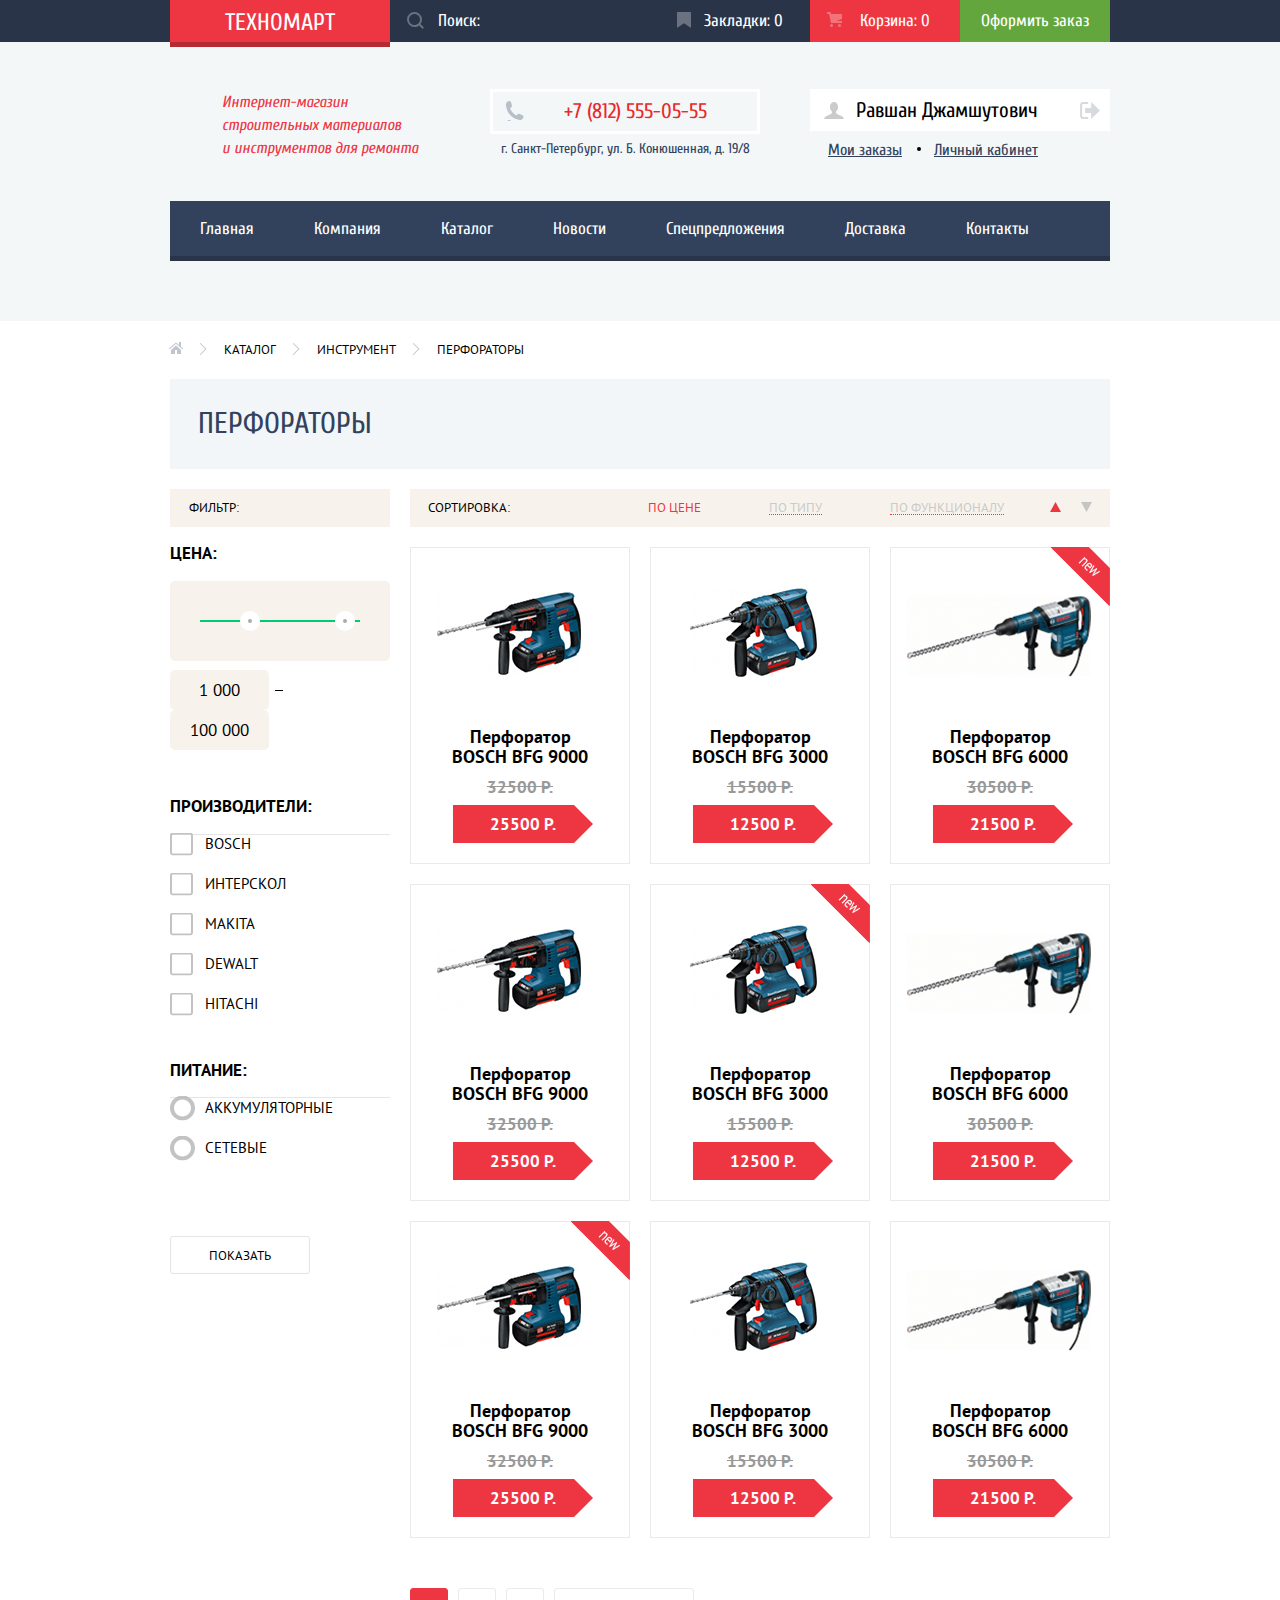
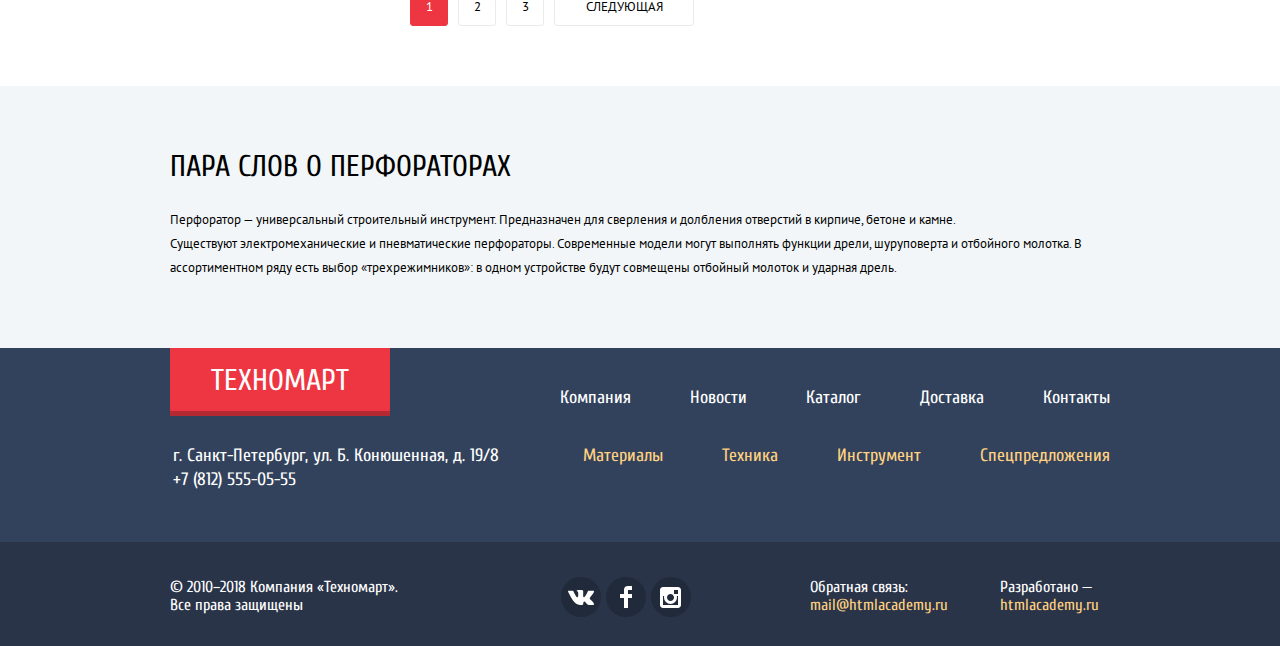
==== catalog.html @ 581e9708 "Change strike to s" ====
<!DOCTYPE html>
<html lang="ru">
  <head>
    <meta charset="utf-8">
    <title>HTML Academy: Каталог Техномарт</title>
    <link href="https://fonts.googleapis.com/css?family=Cuprum:400,400i,700|PT+Sans:400,700&amp;subset=cyrillic" rel="stylesheet">
    <link rel="stylesheet" href="css/style.css">
  </head>
  <body class="catalog-page">
    <header class="site-header">
      <div class="site-header-bar">
        <div class="container">
          <a class="header-logo">Техномарт</a>
          <form class="bar-search" action="catalog.html" method="get">
            <input type="text" id="search-query" name="search-query" placeholder="Поиск:">
            <svg xmlns="http://www.w3.org/2000/svg" width="17" height="17" viewBox="0 0 17 17"><path d="M17 15.586l-3.542-3.542A7.465 7.465 0 0 0 15 7.5 7.5 7.5 0 1 0 7.5 15c1.71 0 3.282-.579 4.544-1.542L15.586 17 17 15.586zM2 7.5C2 4.467 4.467 2 7.5 2 10.532 2 13 4.467 13 7.5c0 3.032-2.468 5.5-5.5 5.5A5.506 5.506 0 0 1 2 7.5z"/></svg>
          </form>
          <a class="bar-bookmarks-link" href="#">Закладки: 0</a>
          <a class="bar-cart-link with-items" href="#">Корзина: 0</a>
          <a class="bar-order-link" href="#">Оформить заказ</a>
        </div>
      </div>

      <div class="site-header-content container">
        <p class="header-slogan">Интернет-магазин строительных материалов и&nbsp;инструментов для ремонта</p>
        <div class="header-contacts">
          <a href="tel:+78125550555">+7 (812) 555-05-55</a>
          <p>г. Санкт-Петербург, ул. Б. Конюшенная, д. 19/8</p>
        </div>
        <div class="user-block">
          <p class="user-id">
            <a class="user-name" href="#">Равшан&nbsp;Джамшутович</a>
            <a class="user-logout" href="#">
              <span class="visually-hidden">Выйти</span>
            </a>
          </p>
          <ul class="user-links">
            <li><a href="#">Мои заказы</a></li>
            <li><a href="#">Личный кабинет</a></li>
          </ul>
        </div>
      </div>

		  <nav class="site-header-menu container">
        <ul>
          <li><a href="index.html">Главная</a></li>
          <li><a href="#">Компания</a></li>
          <li><a href="catalog.html">Каталог</a></li>
          <li><a href="#">Новости</a></li>
          <li><a href="#">Спецпредложения</a></li>
          <li><a href="#">Доставка</a></li>
          <li><a href="#">Контакты</a></li>
        </ul>
      </nav>
	  </header>

    <main>
      <ul class="breadcrumbs container">
        <li>
          <a href="index.html">
            <svg xmlns="http://www.w3.org/2000/svg" width="15" height="12" viewBox="0 0 15 12"><g fill="#C1C6CE"><path d="M3 8v4h4V8h2v4h4V8L8 3.516z"/><path d="M14.831 6.365L13 4.751V0h-2v2.987L8.332.635c-.02-.017-.043-.023-.064-.037a.465.465 0 0 0-.08-.047.551.551 0 0 0-.095-.024C8.062.521 8.032.515 8 .515c-.031 0-.061.006-.092.012a.46.46 0 0 0-.095.025c-.028.011-.053.029-.08.046-.021.014-.045.02-.064.037l-6.498 5.73a.501.501 0 0 0 .33.875.497.497 0 0 0 .331-.125L8 1.677l6.169 5.438a.501.501 0 0 0 .662-.75z"/></g></svg>
            <span class="visually-hidden">Главная</span>
          </a>
        </li>
        <li><a href="catalog.html">Каталог</a></li>
        <li><a href="#">Инструмент</a></li>
        <li><a href="#">Перфораторы</a></li>
      </ul>

      <div class="container">
        <h1 class="heading-products">Перфораторы</h1>
      </div>

      <div class="catalog-section container">
        <form class="filter-form" action="catalog.html" method="get">
          <b>Фильтр:</b>
          <fieldset class="price-fieldset">
            <legend>Цена:</legend>
            <div class="range-filter">
              <div class="range-controls">
                  <div class="scale"><div class="bar"></div></div>
                  <div class="toggle min-toggle"></div>
                  <div class="toggle max-toggle"></div>
              </div>
              <div class="price-controls">
                  <span class="visually-hidden">от</span>
                  <input class="min-price" type="text" value="1 000">
                  <span class="visually-hidden">до</span>
                  <input class="max-price" type="text" value="100 000">
              </div>
            </div>
          </fieldset>
          <fieldset class="developers-fieldset">
            <legend>Производители:</legend>
            <ul>
              <li class="checkbox">
                <input type="checkbox" class="visually-hidden" name="bosch" id="filter-bosch" >
                <label for="filter-bosch">Bosch</label>
              </li>
              <li class="checkbox">
                <input type="checkbox" class="visually-hidden" name="interskol" id="filter-interskol" >
                <label for="filter-interskol">Интерскол</label>
              </li>
              <li class="checkbox">
                <input type="checkbox" class="visually-hidden" name="makita" id="filter-makita" >
                <label for="filter-makita">Makita</label>
              </li>
              <li class="checkbox">
                <input type="checkbox" class="visually-hidden" name="dewalt" id="filter-dewalt" >
                <label for="filter-dewalt">DeWALT</label>
              </li>
              <li class="checkbox">
                <input type="checkbox" class="visually-hidden" name="hitachi" id="filter-hitachi" >
                <label for="filter-hitachi">Hitachi</label>
              </li>
            </ul>
          </fieldset>
          <fieldset class="power-fieldset">
            <legend>Питание:</legend>
            <ul>
              <li class="radio">
                <input type="radio" class="visually-hidden" name="power" value="accumulators" id="power-accumulators">
                <label for="power-accumulators">Аккумуляторные</label>
              </li>
              <li class="radio">
                <input type="radio" class="visually-hidden" name="power" value="circuit" id="power-circuit">
                <label for="power-circuit">Сетевые</label>
              </li>
            </ul>
          </fieldset>
          <button class="button-show button-outline" type="submit">Показать</button>
        </form>

        <div class="products-section">
          <div class="sorting">
            <b>Сортировка:</b>
            <ul class="sorting-links">
              <li><a class="active" href="#">По цене</a></li>
              <li><a href="#">По типу</a></li>
              <li><a href="#">По функционалу</a></li>
            </ul>
            <ul class="sorting-arrows">
              <li>
                <a href="#" class="sort-up active">
                  <span class="visually-hidden">По возрастанию</span>
                  <svg xmlns="http://www.w3.org/2000/svg" width="11" height="10" viewBox="0 0 11 10"><path d="M5.5 0L0 10h11z"/></svg>
                </a>
              </li>
              <li>
                <a href="#" class="sort-down">
                  <span class="visually-hidden">По убыванию</span>
                  <svg xmlns="http://www.w3.org/2000/svg" width="11" height="10" viewBox="0 0 11 10"><path d="M5.5 10L0 0h11"/></svg>
                </a>
              </li>
            </ul>
          </div>

          <ul class="products-list">
            <li>
              <article class="card">
                <img src="img/product-1.jpg" width="218" height="100" alt="Перфоратор BOSCH BFG 9000">
                <h3 class="product-title"><a href="#">Перфоратор BOSCH BFG 9000</a></h3>
                <s>32500 Р.</s>
                <a class="price" href="#">25500 Р.</a>
                <div class="card-buttons">
                  <button class="buy-button">Купить</button>
                  <button class="favorites-button">В закладки</button>
                </div>
              </article>
            </li>
            <li>
              <article class="card">
                <img src="img/product-2.jpg" width="218" height="100" alt="Перфоратор BOSCH BFG 3000">
                <h3 class="product-title"><a href="#">Перфоратор BOSCH BFG 3000</a></h3>
                <s>15500 Р.</s>
                <a class="price" href="#">12500 Р.</a>
                <div class="card-buttons">
                  <button class="buy-button">Купить</button>
                  <button class="favorites-button">В закладки</button>
                </div>
              </article>
            </li>
            <li>
              <article class="card">
                <img src="img/product-3.jpg" width="218" height="100" alt="Перфоратор BOSCH BFG 6000">
                <h3 class="product-title"><a href="#">Перфоратор BOSCH BFG 6000</a></h3>
                <span class="new">new</span>
                <s>30500 Р.</s>
                <a class="price" href="#">21500 Р.</a>
                <div class="card-buttons">
                  <button class="buy-button">Купить</button>
                  <button class="favorites-button">В закладки</button>
                </div>
              </article>
            </li>
            <li>
              <article class="card">
                <img src="img/product-1.jpg" width="218" height="100" alt="Перфоратор BOSCH BFG 9000">
                <h3 class="product-title"><a href="#">Перфоратор BOSCH BFG 9000</a></h3>
                <s>32500 Р.</s>
                <a class="price" href="#">25500 Р.</a>
                <div class="card-buttons">
                  <button class="buy-button">Купить</button>
                  <button class="favorites-button">В закладки</button>
                </div>
              </article>
            </li>
            <li>
              <article class="card">
                <img src="img/product-2.jpg" width="218" height="100" alt="Перфоратор BOSCH BFG 3000">
                <h3 class="product-title"><a href="#">Перфоратор BOSCH BFG 3000</a></h3>
                <span class="new">new</span>
                <s>15500 Р.</s>
                <a class="price" href="#">12500 Р.</a>
                <div class="card-buttons">
                  <button class="buy-button">Купить</button>
                  <button class="favorites-button">В закладки</button>
                </div>
              </article>
            </li>
            <li>
              <article class="card">
                <img src="img/product-3.jpg" width="218" height="100" alt="Перфоратор BOSCH BFG 6000">
                <h3 class="product-title"><a href="#">Перфоратор BOSCH BFG 6000</a></h3>
                <s>30500 Р.</s>
                <a class="price" href="#">21500 Р.</a>
                <div class="card-buttons">
                  <button class="buy-button">Купить</button>
                  <button class="favorites-button">В закладки</button>
                </div>
              </article>
            </li>
            <li>
              <article class="card">
                <img src="img/product-1.jpg" width="218" height="100" alt="Перфоратор BOSCH BFG 9000">
                <h3 class="product-title"><a href="#">Перфоратор BOSCH BFG 9000</a></h3>
                <span class="new">new</span>
                <s>32500 Р.</s>
                <a class="price" href="#">25500 Р.</a>
                <div class="card-buttons">
                  <button class="buy-button">Купить</button>
                  <button class="favorites-button">В закладки</button>
                </div>
              </article>
            </li>
            <li>
              <article class="card">
                <img src="img/product-2.jpg" width="218" height="100" alt="Перфоратор BOSCH BFG 3000">
                <h3 class="product-title"><a href="#">Перфоратор BOSCH BFG 3000</a></h3>
                <s>15500 Р.</s>
                <a class="price" href="#">12500 Р.</a>
                <div class="card-buttons">
                  <button class="buy-button">Купить</button>
                  <button class="favorites-button">В закладки</button>
                </div>
              </article>
            </li>
            <li>
              <article class="card">
                <img src="img/product-3.jpg" width="218" height="100" alt="Перфоратор BOSCH BFG 6000">
                <h3 class="product-title"><a href="#">Перфоратор BOSCH BFG 6000</a></h3>
                <s>30500 Р.</s>
                <a class="price" href="#">21500 Р.</a>
                <div class="card-buttons">
                  <button class="buy-button">Купить</button>
                  <button class="favorites-button">В закладки</button>
                </div>
              </article>
            </li>
          </ul>

          <nav class="pagination">
            <ul>
              <li><a class="button-outline active" href="#">1</a></li>
              <li><a class="button-outline" href="#">2</a></li>
              <li><a class="button-outline" href="#">3</a></li>
              <li><a class="button-outline next" href="#">Следующая</a></li>
            </ul>
          </nav>
        </div>
      </div>


      <section class="text-block">
        <div class="container">
          <h2>Пара слов о перфораторах</h2>
          <p>Перфоратор — универсальный строительный инструмент. Предназначен для сверления и долбления отверстий в кирпиче, бетоне и камне.</p>
          <p>Существуют электромеханические и пневматические перфораторы. Современные модели могут выполнять функции дрели, шуруповерта и отбойного молотка. В ассортиментном ряду есть выбор «трехрежимников»: в одном устройстве будут совмещены отбойный молоток и ударная дрель.</p>
        </div>
      </section>
    </main>

    <footer class="site-footer">
      <div class="footer-top-row container">
        <div class="footer-logo-block">
          <a class="footer-logo" href="#">Техномарт</a>
          <p class="footer-address">г. Санкт-Петербург, ул. Б. Конюшенная, д. 19/8 <a href="tel:+78125550555">+7 (812) 555-05-55</a></p>
        </div>

        <nav class="footer-menu">
          <ul class="footer-menu-site">
            <li><a href="#">Компания</a></li>
            <li><a href="#">Новости</a></li>
            <li><a href="catalog.html">Каталог</a></li>
            <li><a href="#">Доставка</a></li>
            <li><a href="#">Контакты</a></li>
          </ul>
          <ul class="footer-menu-catalog">
            <li><a href="#">Материалы</a></li>
            <li><a href="#">Техника</a></li>
            <li><a href="#">Инструмент</a></li>
            <li><a href="#">Спецпредложения</a></li>
          </ul>
        </nav>
      </div>

      <div class="footer-contacts-row">
        <div class="container">
          <p class="copyright-text">© 2010–2018 Компания «Техномарт». Все&nbsp;права защищены</p>

          <ul class="social-list">
            <li>
              <a class="vk-link" href="#">
                <svg xmlns="http://www.w3.org/2000/svg" width="26" height="15" viewBox="0 0 26 15"><path d="M16.138 11.51c.956-.309 2.18 2.04 3.483 2.939.978.681 1.727.534 1.727.534l3.473-.05s1.815-.112.957-1.554c-.071-.12-.503-1.069-2.585-3.022-2.177-2.043-1.882-1.712.739-5.244 1.597-2.153 2.236-3.468 2.036-4.028-.192-.539-1.365-.399-1.365-.399L20.69.713c-.381.001-.704.119-.851.515-.003.004-.621 1.666-1.445 3.079-1.741 2.989-2.436 3.148-2.724 2.961-.661-.433-.494-1.737-.494-2.664 0-2.897.432-4.105-.846-4.417-.427-.104-.739-.172-1.828-.182-1.392-.021-2.574 0-3.244.329-.445.223-.786.712-.579.74.26.035.843.16 1.155.586.401.552.389 1.789.389 1.789s.229 3.411-.54 3.834c-.528.29-1.25-.302-2.803-3.016-.793-1.388-1.392-2.922-1.392-2.922s-.116-.285-.326-.441c-.25-.185-.6-.244-.6-.244L.848.684S.29.7.085.946c-.182.218-.015.668-.015.668s2.909 6.881 6.203 10.347c3.02 3.182 6.452 2.971 6.452 2.971h1.555s.469-.054.709-.312c.224-.24.214-.691.214-.691s-.031-2.109.935-2.419z"/></svg>
                <span class="visually-hidden">Вконтакте</span>
              </a>
            </li>
            <li>
              <a class="fb-link" href="#">
                <svg xmlns="http://www.w3.org/2000/svg" width="12" height="22" viewBox="0 0 12 22"><path d="M12 4V0H8a4 4 0 0 0-4 4v4H0v4h4v10h4V12h4V8H8V4h4z"/></svg>
                <span class="visually-hidden">Facebook</span>
              </a>
            </li>
            <li>
              <a class="ig-link" href="#">
                <svg xmlns="http://www.w3.org/2000/svg" width="21" height="21" viewBox="0 0 21 21"><path d="M18 0H3C1.35 0 0 1.35 0 3v15c0 1.65 1.35 3 3 3h15c1.65 0 3-1.35 3-3V3c0-1.65-1.35-3-3-3zm-7.5 7c1.93 0 3.5 1.57 3.5 3.5S12.43 14 10.5 14 7 12.43 7 10.5 8.57 7 10.5 7zM18 18H3V9h1.181A6.504 6.504 0 0 0 4 10.5a6.5 6.5 0 1 0 13 0 6.45 6.45 0 0 0-.181-1.5H18v9zm0-11h-4V3h4v4z"/></svg>
                <span class="visually-hidden">Instagram</span>
              </a>
            </li>
          </ul>

          <p class="footer-feedback">Обратная связь: <a href="mailto:mail@htmlacademy.ru">mail@htmlacademy.ru</a></p>
          <p class="footer-developer-info">Разработано — <a href="https://htmlacademy.ru/intensive/htmlcss">htmlacademy.ru</a></p>
        </div>
      </div>
    </footer>

    <section class="popup product-added-popup visually-hidden" id="product-added-popup">
      <h2>Товар добавлен в корзину!</h2>
      <footer>
        <a class="button button-checkout" href="#">Оформить заказ</a>
        <button class="button continue-button">Продолжить покупки</button>
      </footer>
      <button class="close-button"><img src="img/icon-close.svg" width="21" height="21" alt="Закрыть"></button>
    </section>
  </body>
</html>
---- css/style.css ----
/* =========== shared ============ */
body {
  font-family: 'Cuprum', Arial, sans-serif;
  font-size: 13px;
  line-height: 24px;
  margin: 0;
  min-width: 960px;

}

img {
  max-width: 100%;
  height: auto;
}

.visually-hidden:not(:focus):not(:active),
input[type="checkbox"].visually-hidden,
input[type="radio"].visually-hidden {
  position: absolute;

  width: 1px;
  height: 1px;
  margin: -1px;
  border: 0;
  padding: 0;

  white-space: nowrap;

  clip-path: inset(100%);
  clip: rect(0 0 0 0);
  overflow: hidden;
}


.container {
  margin-right: auto;
  margin-left: auto;
  width: 940px;
}

.button {
  font-family: 'Cuprum', Arial, sans-serif;
  font-size: 14px;
  text-align: center;
  line-height: 38px;
  border-radius: 3px;
  text-transform: uppercase;
  background-color: #ee3643;
  text-decoration: none;
  color: #fff;
  border: none;
  cursor: pointer;
}

.button:hover {
  background-color: #ca2c37;
}

.button:active {
  background-color: #ba2732;
}

.button-outline {
  font-family: 'PT Sans', Arial, sans-serif;
  font-size: 13px;
  line-height: 18px;
  background-color: #fff;
  border: 1px solid #e5e5e5;
  border-radius: 3px;
  text-decoration: none;
  color: #000;
  text-align: center;
  text-transform: uppercase;
}

.button-outline:hover {
  border-color: #bdc6ca;
}

.button-outline:active {
  border-color: #ee3643;
}




/* =========== site-header ============ */
.site-header {
  background-color: #f3f7f8;
  padding-bottom: 65px;
}

.site-header-bar {
  font-size: 17px;
  line-height: 18px;
  background-color: #293449;
}

.site-header-bar .container {
  display: flex;
}

.header-logo {
  font-size: 24px;
  text-transform: uppercase;
  background-color: #ee3643;
  color: #fff;
  line-height: 39px;
  padding-top: 3px;
  width: 220px;
  text-align: center;
  box-shadow: 0px 5px 0px 0px #b52933;
}

.header-logo:hover {
  background-color: #ca2c37;
}

.header-logo:active {
  background-color: #ba2732;
}

.bar-search {
  position: relative;
}

.bar-search input {
  width: 222px;
  font-family: 'Cuprum', Arial, sans-serif;
  font-size: 17px;
  line-height: 40px;
  border: none;
  background-color: #293449;
  color: #fff;
  padding-left: 48px;
  padding-right: 0;
}

.bar-search input:hover {
  background-color: #212a3a;
}

.bar-search input:focus {
  background-color: #fff;
  color: #000;
}

.bar-search input::-webkit-input-placeholder { color: #fff; }
.bar-search input::-moz-placeholder { color: #fff; }
.bar-search input:-ms-input-placeholder { color: #fff; }
.bar-search input::placeholder { color: #fff }

.bar-search input:focus::-webkit-input-placeholder { color: #000; }
.bar-search input:focus::-moz-placeholder { color: #000; }
.bar-search input:focus:-ms-input-placeholder { color: #000; }
.bar-search input:focus::placeholder { color: #000 }

.bar-search svg {
  position: absolute;
  fill: #fff;
  opacity: 0.3;
  top: 12px;
  left: 17px;
}

.bar-search input:hover + svg {
  opacity: 1;
}

.bar-search input:focus + svg {
  opacity: 1;
  fill: #ee3643;
}


.bar-bookmarks-link,
.bar-cart-link,
.bar-order-link {
  font-size: 17px;
  line-height: 42px;
  color: #fff;
  text-decoration: none;
  display: inline-block;
}

.bar-order-link {
  text-align: center;
}

.bar-bookmarks-link {
  width: 150px;
  position: relative;
  text-indent: 44px;
}

.bar-bookmarks-link::before {
  content: "";
  background: url(../img/icon-bookmark.svg);
  position: absolute;
  width: 14px;
  height: 16px;
  top: 12px;
  left: 17px;
  opacity: 0.3;
}

.bar-bookmarks-link:hover::before {
  opacity: 1;
}

.bar-cart-link {
  width: 150px;
  position: relative;
  text-indent: 50px;
}

.bar-cart-link::before {
  content: "";
  background: url(../img/icon-cart.svg);
  position: absolute;
  width: 15px;
  height: 15px;
  top: 12px;
  left: 17px;
  opacity: 0.3;
}

.bar-cart-link:hover::before {
  opacity: 1;
}

.bar-order-link {
  width: 150px;
  background-color: #63a63e;
}

.bar-bookmarks-link:hover,
.bar-cart-link:hover {
  background-color: #212a3a;
}

.bar-order-link:hover {
  background-color: #5fbb2d;
}

.bar-bookmarks-link:active,
.bar-cart-link:active {
  background-color: #161d29;
  opacity: 0.6;
}

.bar-order-link:active {
  background-color: #518534;
  opacity: 0.6;
}

.bar-cart-link.with-items {
  background-color: #ee3643;
}

.bar-cart-link.with-items:hover {
  background-color: #ca2c37;
}

.bar-cart-link.with-items:active {
  background-color: #ba2732;
}

.site-header-content {
  display: flex;
  padding-top: 47px;
  padding-bottom: 39px;
}

.header-slogan {
  width: 200px;
  font-style: italic;
  font-size: 16px;
  line-height: 23px;
  color: #ee3643;
  padding-left: 52px;
  padding-right: 68px;
  margin-top: 2px;
  margin-bottom: 0;
}

.header-contacts {
  width: 270px;
  text-align: center;
  position: relative;
}

.header-contacts::before {
  content: "";
  position: absolute;
  background: url(../img/icon-phone.svg);
  width: 20px;
  height: 20px;
  top: 12px;
  left: 15px;
}

.header-contacts a {
  font-size: 21px;
  color: #e9292a;
  text-decoration: none;
  display: block;
  border: 3px solid #fff;
  padding-left: 21px;
  line-height: 39px;
}

.header-contacts p {
  font-size: 14px;
  color: #32425c;
  margin-top: 3px;
  margin-bottom: 0;
}


.authorization-block {
  font-size: 21px;
  line-height: 45px;
  margin-left: auto;
  display: flex;
  align-items: flex-start;
}

.authorization-block a:hover {
  color: #ee3643;
}

.authorization-block a:active {
  color: #cacaca;
}

.login-link,
.registration-link {
  text-decoration: none;
  color: #000;
  background-color: #fff;
  line-height: 45px;
  padding: 0 24px;
}

.login-link {
  margin-right: 12px;
  padding-left: 45px;
  position: relative;
}

.login-link::before {
  content: "";
  position: absolute;
  background: url(../img/icon-login.svg);
  width: 20px;
  height: 17px;
  top: 14px;
  left: 12px;
  opacity: 0.3;
}

.login-link:hover::before {
  opacity: 1;
}


/* user-block */

.user-block {
  margin-left: auto;
  font-size: 21px;
  position: relative;
}

.user-id {
  display: flex;
  background-color: #fff;
  font-size: 21px;
  margin-top: 0;
  margin-bottom: 4px;
}

.user-name {
  position: relative;
  padding: 0px 4px 0px 46px;
  flex-grow: 1;
  color: #000;
  text-decoration: none;
  min-width: 210px;
  line-height: 42px;
}

.user-name::before {
  content: "";
  position: absolute;
  background: url(../img/icon-user.svg);
  width: 20px;
  height: 17px;
  top: 13px;
  left: 14px;
  opacity: 0.2;
}

.user-name:hover::before {
  opacity: 1;
}

.user-name:active::before {
  opacity: 0.2;
}

.user-logout {
  position: relative;
  padding: 10px;
  width: 20px;
  flex-shrink: 0;
}

.user-logout::before {
  content: "";
  position: absolute;
  top: 13px;
  left: 9px;
  width: 22px;
  height: 17px;
  background: url(../img/icon-logout.svg);
  opacity: 0.2;
}

.user-logout:hover::before {
  opacity: 1;
}

.user-links {
  display: flex;
  align-items: baseline;
  margin-top: 7px;
  margin-bottom: 0;
  padding-left: 18px;
  list-style: none;
  font-size: 16px;
}

.user-links li {
  position: relative;
}

.user-links li:not(:last-child) {
  padding-right: 32px;
}

.user-links li:not(:last-child)::after {
  content: "";
  position: absolute;
  top: 9px;
  right: 13px;
  width: 4px;
  height: 4px;
  border-radius: 50%;
  background-color: #000;
}

.user-links a {
  color: #32425c;
}

.user-links a:hover {
  color: #ee3643;
}

.user-links a:active {
  color: #32425c;
  opacity: 0.2;
}

/* .user-block {

}

.user-block a:hover {
  color: #ee3643;
}

.user-block a:active {
  color: #cacaca;
}

.user-link {

}

.user-link::before {
  content: "";
  position: absolute;
  background: url(../img/icon-user.svg);
  width: 20px;
  height: 17px;
  top: 14px;
  left: 12px;
  opacity: 0.2;
}

.user-link:hover {
  color: #000;
}
.user-link:hover::before {
  opacity: 1;
}

.user-link:active::before {
  opacity: 0.2;
}

.logout-link {
  text-decoration: none;
  position: absolute;
  right: 20px;
  top: 12px;
}

.logout-link:hover path {
  fill: #000;
}


.orders-link,
.admin-link {
  font-size: 16px;
  line-height: 18px;
  color: #32425c;
}

.orders-link {
  padding-left: 10px;
}

.admin-link {
  padding-left: 30px;
  position: relative;
}

.admin-link::before {
  content: "";
  position: absolute;
  width: 4px;
  height: 4px;
  border-radius: 50%;
  background: #000;
  top: 6px;
  left: 10px;
} */



.site-header-menu {
  font-size: 17px;
  line-height: 55px;
  background-color: #32425c;
  box-shadow: 0px 5px 0px 0px #293449;
}

.site-header-menu ul {
  display: flex;
  list-style: none;
  /* justify-content: space-around; */
  margin-top: 0;
  margin-bottom: 0;
  padding-left: 0;

}

.site-header-menu a {
  color: #fff;
  text-decoration: none;
  display: block;
  padding-left: 30px;
  padding-right: 30px;
}

/* .site-header-menu a:first-child {
  padding-left: 52px;
} */

.site-header-menu a:hover {
  background-color: #293449;
}

.site-header-menu a:active {
  color: #a8abaf;
}



/* =========== site-footer ============ */
.site-footer {
  font-size: 18px;
  background-color: #32425c;
  color: #fff;
}

.footer-top-row {
  display: flex;
}

.footer-logo-block {
  width: 350px;
}

.footer-logo {
  font-size: 30px;
  line-height: 61px;
  padding-top: 2px;
  background-color: #ee3643;
  color: #fff;
  display: inline-block;
  text-decoration: none;
  box-shadow: 0px 5px 0px 0px #b52933;
  width: 220px;
  text-align: center;
  text-transform: uppercase;
}

.footer-address {
  margin-top: 33px;
  margin-bottom: 50px;
  padding-left: 3px;
}

.footer-address a {
  text-decoration: none;
  color: #fff;
  white-space: nowrap;
}

/* .footer-menu {
  width: 590px;
} */

.footer-menu {
  margin-top: 38px;
  width: 590px;
}

.footer-menu > ul {
  display: flex;
  justify-content: flex-end;
  list-style: none;
  margin-top: 0;
  margin-bottom: 0;
  padding-left: 0;
}

.footer-menu li {
  margin-left: 59px;
}

.footer-menu a {
  text-decoration: none;
}

.footer-menu a:hover {
  text-decoration: underline;
}

.footer-menu a:active {
  opacity: 0.5;
  text-decoration: none;
}

.footer-menu-site {
  display: flex;
}

.footer-menu-site a {
  color: #fff;
}

.footer-menu .footer-menu-catalog {
  margin-top: 34px;
}

.footer-menu-catalog a {
  color: #ffd180;
}

.footer-contacts-row {
  font-size: 16px;
  line-height: 18px;
  background-color: #293449;
  padding-top: 36px;
  padding-bottom: 30px;
}

.footer-contacts-row .container {
  display: flex;
}

.copyright-text {
  width: 270px;
  margin-top: 0;
  margin-bottom: 0;
}

.social-list {
  margin: -1px auto;
  list-style: none;
  display: flex;
  flex-wrap: wrap;
  justify-content: space-between;
  padding-left: 6px;
}

.social-list a {
  margin-right: 5px;
  border-radius: 50%;
  width: 40px;
  height: 40px;
  display: flex;
  align-items: center;
  justify-content: center;
  background-color: #212a3a;
}

.social-list a:hover,
.social-list a:active {
  background-color: #ee3643;
}

.social-list path {
  fill: #fff;
}

.footer-feedback {
  width: 190px;
  margin-top: 0;
  margin-bottom: 0;
}

.footer-developer-info {
  width: 110px;
  margin-top: 0;
  margin-bottom: 0;
}

.footer-feedback a,
.footer-developer-info a {
  color: #ffd180;
  text-decoration: none;
}

.footer-feedback a:hover,
.footer-developer-info a:hover {
  text-decoration: underline;
}

.footer-feedback a:active,
.footer-developer-info a:active {
  color: #ee3643;
  text-decoration: none;
}



/* =========== popups ============ */
.popup {
  border-top: 7px solid #ff5257;
  position: fixed;
  box-shadow: 0px 0px 40px 20px rgba(0,0,0,0.75);
}

.popup .close-button {
  position: absolute;
  top: 0;
  right: -1px;
  width: 42px;
  height: 42px;
  cursor: pointer;
  background: none;
  border: 0;
}

.popup footer {
  background-color: #f4f4f4;
}


.popup-map {
  top: 120px;
  left: 50%;
  width: 940px;
  margin-left: -470px;
}

.popup-write-us {
  top: 120px;
  left: 50%;
  width: 620px;
  margin-left: -310px;
  background: #fff;
}

.popup-form {
  padding: 50px 85px 35px 85px;
  display: flex;
  flex-wrap: wrap;
  width: 460px;
}

.popup-form p {
  margin-top: 0;
  margin-bottom: 0;
}

.popup-form p:first-child {
  margin-right: 20px;
}

.popup-form input {
  width: 220px;
  padding: 12px 14px;
  box-sizing: border-box;
}

.message-field {
  padding-top: 22px;
}

.message-field textarea {
  width: 460px;
  box-sizing: border-box;
  height: 115px;
  border: 2px solid #d7dcde;
  padding: 12px 14px;
}

.popup-form label {
  font-size: 18px;
  line-height: 18px;
  display: block;
  margin-bottom: 12px;
}

.popup-form input {
  font-family: 'PT Sans', Arial, sans-serif;
  font-size: 13px;
  border: 2px solid #d7dcde;
}

.popup-form input:hover {
  border-color: #b5b5b5;
}

.popup-form input:focus {
  border-color: #ee3643;
}

.popup-write-us footer {
  padding-top: 37px;
  padding-bottom: 37px;
}

.write-us-button {
  margin: 0 auto;
  display: block;
  width: 460px;
}


.product-added-popup {
  top: 120px;
  left: 50%;
  width: 620px;
  margin-left: -310px;
  background: #fff;
}

.product-added-popup h2 {
  font-size: 30px;
  font-weight: normal;
  padding: 65px 80px 65px 180px;
  margin-top: 0;
  margin-bottom: 0;
  position: relative;
}

.product-added-popup h2::before {
  content: "";
  position: absolute;
  top: 42px;
  left: 80px;
  width: 66px;
  height: 66px;
  background-image: url(../img/icon-mark.svg);
}

.product-added-popup footer {
  padding: 40px 80px;
}

.product-added-popup .button {
  width: 220px;
  /* line-height: 38px; */
}

.product-added-popup .button-checkout {
  display: inline-block;
  margin-right: 16px;
}

.product-added-popup .continue-button {
  line-height: 36px;
  background-color: #fff;
  color: #000;
}


/* =========== index.html ============ */
/* promo-block */
.promo-block {
  padding-top: 59px;
}

.promo-grid {
  display: flex;
  justify-content: space-between;
}

.promo-left-container .promo-list {
  display: flex;
  justify-content: space-between;
}

.promo-list {
  list-style: none;
  margin-top: 0;
  margin-bottom: 0;
  padding-left: 0;
}

.promo-list li {
  width: 278px;
  min-height: 102px;
  margin-bottom: 20px;
  padding-left: 22px;
  padding-top: 21px;
  position: relative;
}

.promo-list .promo-materials {
  background: url(../img/icon-1.svg) 212px 31px no-repeat;
  background-color: #ffbf47;
}
.promo-list .promo-product {
  background: url(../img/icon-2.svg) 197px 33px no-repeat;
  background-color: #3bbce3;
}
.promo-list .promo-technics {
  background: url(../img/icon-3.svg) 190px 31px no-repeat;
  background-color: #dc91d8;
}
.promo-list .promo-sale {
  background: url(../img/icon-4.svg) 196px 26px no-repeat;
  background-color: #8ed78f;
}
.promo-list .promo-delivery {
  background: url(../img/icon-5.svg) 190px 32px no-repeat;
  background-color: #ffc047;
}

.promo-list b {
  font-size: 24px;
  line-height: 30px;
  color: #fff;
}

.promo-list a {
  font-size: 14px;
  line-height: 38px;
  width: 135px;
  text-transform: uppercase;
  text-decoration: none;
  color: #fff;
  background-color: rgba(0,0,0,0.1);
  display: block;
  text-align: center;
  margin-top: 13px;
  border-radius: 3px;
  margin-left: 3px;
}

.right-promo-col a {
  margin-left: 1px;
}

.promo-list .new {
  background-color: #ff5257;
  color: #fff;
  text-indent: -1000px;
  position: absolute;
  background: url(../img/new-flag.png) no-repeat;
  width: 60px;
  height: 59px;
  top: 0px;
  right: 0px;
}

.promo-list a:hover {
  background-color: rgba(0,0,0,0.2);
}

.promo-list a:active {
  background-color: rgba(0,0,0,0.3);
}

/* slider */
.slider {
  position: relative;
  width: 620px;
}

.slide {
  position: relative;
  padding: 24px;
  height: 218px;
}

.slide img {
  position: absolute;
  top: 0;
  left: 0;
  width: 100%;
  height: 100%;
}

.slide h3 {
  position: relative;
  font-weight: bold;
  font-size: 36px;
  line-height: 36px;
  text-transform: uppercase;
  color: #fff;
  margin-top: 0;
  margin-bottom: 0;
}

.slide p {
  position: relative;
  font-size: 18px;
  color: #fff;
  margin-top: 0; /* задать отступ до заголовка */
  margin-bottom: 0;
  padding-left: 1px;
}

.slide .button {
  position: absolute;
  bottom: 22px;
  left: 25px;
  width: 195px;
  text-indent: 4px;
}

.slider-next-button,
.slider-previous-button {
  position: absolute;
  top: 50%;
  margin: -20px 0 0 0;
  padding: 0;
  height: 40px;
  background: none;
  border: none;
  cursor: pointer;
}

.slider-previous-button {
  left: 25px;
}

.slider-next-button {
  right: 20px;
}

.slider-dots {
  display: flex;
  justify-content: center;
  position: absolute;
  left: 50%;
  bottom: 36px;
  width: 100px;
  margin-top: 0;
  margin-bottom: 0;
  margin-left: -50px;
  padding-left: 0;
  list-style: none;
}

.slider-dots li {
  margin-left: 5px;
  margin-right: 5px;
}

.slider-dots a {
  position: relative;
  display: block;
  width: 10px;
  height: 10px;
  border-radius: 50%;
  background-color: #fff;
}

.slider-dots .active::before {
  content: "";
  position: absolute;
  top: 50%;
  left: 50%;
  width: 6px;
  height: 6px;
  transform: translate(-50%, -50%);
  border-radius: 50%;
  background-color: #f00;
}


/* block-with-items */
.block-with-items header {
  display: flex;
  justify-content: space-between;
  align-items: center;
  background-color: #f9f5f0;
  padding: 25px;
}

.block-with-items h2 {
  font-size: 30px;
  line-height: 30px;
  text-transform: uppercase;
  color: #32425c;
  font-weight: normal;
  margin-top: 0;
  margin-bottom: 0;
  padding-left: 0px;
}

.block-with-items > ul {
  display: flex;
  flex-wrap: wrap;
  list-style: none;
  margin: 20px 0 0px;
  padding: 0;
}

.block-with-items .header-button {
  width: 253px;
}

/* popular-products-block */
.popular-products-block {
  margin-top: 34px;
}

.popular-products-block h2 {
  padding-left: 3px;
}

.popular-products-list li {
  margin-right: 20px;
  width: 220px;
}

.popular-products-list li:nth-child(4n) {
  margin-right: 0;
}

/* cards */
.card {
  font-family: 'PT Sans', Arial, sans-serif;
  font-weight: bold;
  font-size: 17px;
  line-height: 18px;
  border: 1px solid #eaeaea;
  position: relative;
}

.card:hover {
  box-shadow: 0px 10px 25px rgba(41,52,73,0.5);
}

.card img {
  margin-top: 34px;
}

.product-title {
  margin-top: 42px;
  margin-bottom: 0px;
  text-align: center;
  padding: 0px 30px;
}

.product-title a {
  font-family: 'PT Sans', Arial, sans-serif;
  font-weight: bold;
  font-size: 18px;
  line-height: 20px;
  text-decoration: none;
  color: #000;
}

.card s {
  font-family: 'PT Sans', Arial, sans-serif;
  font-weight: bold;
  color: #999999;
  margin-top: 11px;
  display: block;
  text-align: center;
}

.card .price {
  background-color: #ee3643;
  color: #fff;
  text-decoration: none;
  display: block;
  margin: 9px 36px 20px 42px;
  text-align: center;
  line-height: 38px;
  position: relative;
}

.card a.price:after {
    content: "";
    position: absolute;
    top: 0;
    right: -19px;
    width: 0;
    height: 0;
    border: 19px solid #fff;
    border-left-color: #ee3643;
  }

.card-buttons {
  display: none;
  flex-direction: column;
  position: absolute;
  top:32px;
  width: 100%;
  background: #fff;
  padding-top: 10px;
  padding-bottom: 10px;
}

.card:hover .card-buttons {
  display: flex;
}

.card button {
  font-family: 'Cuprum', Arial, sans-serif;
  font-size: 14px;
  line-height: 32px;
  display: inline-block;
  border-radius: 3px;
  border: none;
  text-transform: uppercase;
  width: 135px;
  margin: 0 auto;
  cursor: pointer;
}

.card .buy-button {
  color: #fff;
  background-color: #63a63e;
  box-shadow: 0px 5px 0px 0px #367315;
  margin-bottom: 10px;
}

.card .buy-button:hover {
  background-color: #5fbb2d;
}

.card .buy-button:active {
  background-color: #518534;
  /* box-shadow: none; */
  transform: translateY(2px);
  box-shadow: 0px 3px 0px 0px #367315;
}

.card .favorites-button {
  color: #32425c;
  background-color: #fff;
  border: 3px solid #63a63e;
}

.card .favorites-button:hover {
  color: #32425c;
  border-color: #32425c;
}

.card .favorites-button:active {
  color: #c1c6ce;
  border-color: #c1c6ce;
}

.card .new {
  background-color: #ff5257;
  color: #fff;
  text-indent: -1000px;
  position: absolute;
  background: url(../img/new-flag.png) no-repeat;
  width: 60px;
  height: 59px;
  top: -1px;
  right: -1px;
  z-index: 1;
}

/* brands */
.popular-brands-block {
  margin-top: 22px;
}

.brands-list li {
  width: 218px;
  margin-right: 22px;
  min-height: 143px;
  margin-bottom: 22px;
}

.brands-list li:nth-child(4n) {
  margin-right: 0;
}

.brands-list a {
  display: flex;
  align-items: center;
  justify-content: center;
  border: 1px solid #e4e4e4;
  width: 100%;
  height: 100%;
}

.brands-list a:hover {
  border-color: #fff;
  box-shadow: 0px 10px 25px rgba(41,52,73,0.5);
}

.brands-list a:active {
  border-color: #fff;
  box-shadow: 0px 4px 10px rgba(41,52,73,0.5);
}

/* services-block */
.services-block {
  background-color: #f4f7f9;
  margin-top: 65px;
  padding-top: 65px;
}

.services-block h2 {
  font-size: 30px;
  line-height: 30px;
  text-transform: uppercase;
  font-weight: normal;
  margin-top: 0;
  margin-bottom: 26px;
}
.services-block p {
  font-family: 'PT Sans', Arial, sans-serif;
  width: 400px;
  margin-top: 0;
  margin-bottom: 0;
}

.delivery-section {
  display: flex;
  margin-top: 38px;
  position: relative;
}

.delivery-section::after {
  content: "";
  background: url(../img/shadow.png);
  width: 10px;
  height: 262px;
  position: absolute;
  left: 230px;
  top: -35px;
}

.delivery-section section {
  min-width: 620px;
  min-height: 286px;
  background: url(../img/bg-truck.png) no-repeat bottom 0px right 1px;
}

.delivery-list {
  list-style: none;
  margin-top: 31px;
  margin-bottom: 0;
  padding-left: 0;
  width: 240px;
}

.delivery-list a {
  font-weight: bold;
  font-size: 21px;
  line-height: 60px;
  text-decoration: none;
  background-color: #32425c;
  color: #fff;
  display: block;
  padding-left: 20px;
}

.delivery-list a:hover {
  background-color: #293449;
}

.delivery-list a.active {
  color: #32425c;
  background-color: #fff;
}

.delivery-section section {
  padding-left: 80px;
}

.delivery-section h3 {
  font-size: 36px;
  line-height: 36px;
  text-transform: uppercase;
  margin-top: 29px;
  margin-bottom: 25px;
}

.delivery-section p {
  width: 280px;
}

.delivery-section .narrow-p {
  width: 180px;
}

.about-site-container {
  display: flex;
  justify-content: space-between;
  padding-top: 80px;
  margin-bottom: 85px;
}

.about-site {
  width: 560px;
}

.about-site h2 {
  font-size: 30px;
  line-height: 30px;
  text-transform: uppercase;
  font-weight: normal;
  margin-top: 0;
  margin-bottom: 25px;
}

.about-site p {
  font-family: 'PT Sans', Arial, sans-serif;
  margin-top: 0;
  margin-bottom: 0;
  padding-bottom: 24px;
}

.about-site .narrow-p {
  width: 400px;
}

.about-site ul {
  font-size: 18px;
  line-height: 20px;
  padding-left: 0;
  list-style: none;
  margin-top: -3px;
  margin-bottom: 37px;
}

.about-site li {
  position: relative;
  padding-left: 35px;
  margin-bottom: 20px;
}

.about-site li::before {
  content: "";
  position: absolute;
  width: 25px;
  height: 2px;
  background: #ee3643;
  left: 0px;
  top: 9px;
}

.about-site .button {
  width: 220px;
  display: block;
}

.site-contacts {
  width: 300px;
}

.site-contacts h2 {
  font-size: 30px;
  line-height: 30px;
  text-transform: uppercase;
  font-weight: normal;
  margin-top: 0;
  margin-bottom: 0;
}

.site-contacts p {
  margin-top: 25px;
  margin-bottom: 31px;
  padding-right: 120px;
}

.site-contacts .button {
  width: 100%;
  display: block;
  margin-top: 33px;
}




/* =========== catalog.html ============ */
.breadcrumbs {
  font-family: 'PT Sans', Arial, sans-serif;
  font-size: 13px;
  line-height: 18px;
  padding-left: 0;
  list-style: none;
  display: flex;
  justify-content: flex-start;
  margin-top: 20px;
  margin-bottom: 20px;
  position: relative;
}

.breadcrumbs li {
  position: relative;
  padding-left: 41px;
  background: url(../img/icon-right-small.svg) no-repeat 16px 2px;
}

.breadcrumbs li:first-child {
  padding-left: 0;
  background: none;
  margin-left: -2px;
}

.breadcrumbs a {
  text-decoration: none;
  color: #000;
  text-transform: uppercase;
}

.heading-products {
  font-size: 30px;
  line-height: 90px;
  font-weight: normal;
  color: #32425c;
  background-color: #f2f6f8;
  text-transform: uppercase;
  padding-left: 28px;
}

.catalog-section {
  display: flex;
  justify-content: space-between;
}


/* filter-form */
.filter-form {
  font-family: 'PT Sans', Arial, sans-serif;
  line-height: 18px;
  width: 220px;
}

.filter-form fieldset {
  margin: 0;
  padding: 0;
  border: 0;
}

.filter-form b {
  font-family: 'PT Sans', Arial, sans-serif;
  font-weight: normal;
  line-height: 38px;
  background-color: #f7f3ec;
  display: block;
  text-transform: uppercase;
  padding-left: 19px;
}

.filter-form legend {
  font-family: 'PT Sans', Arial, sans-serif;
  font-weight: bold;
  font-size: 17px;
  line-height: 30px;
  text-transform: uppercase;
}

.price-controls input {
  font-family: 'PT Sans', Arial, sans-serif;
  font-weight: normal;
  font-size: 17px;
  height: 38px;
  background-color: #f7f3ec;
  border: none;
  text-align: center;
}

/* price-slider */
.price-fieldset legend {
  padding-top: 11px;
  margin-left: -2px;
}

.range-filter {
    padding-top:13px;
    width:220px;
    margin:auto;
    margin-bottom:10px;
}
.range-controls {
    position:relative;
    height:80px;
    margin-bottom:9px;
    padding:0 30px;
    background: #f7f3ec;
    border-radius:5px;
    overflow:hidden;
}
.scale {
    margin-top:39px;
    height:2px;
    background:#d7dcde;
}
.bar {
    height:2px;
    background:#00ca74;
}
.toggle {
    position:absolute;
    top:30px;
    left:30px;
    width:4px;
    height:4px;
    border:8px solid #fff;
    background:#ababab;
    cursor:pointer;
    border-radius:50%;
}
.min-toggle {
    left:70px;
}
.max-toggle {
    left:165px;
}

.price-controls {
  position: relative;
}

.price-controls::before {
  content: "";
  position: absolute;
  width: 8px;
  height: 1px;
  background: #000;
  top: 20px;
  left: 105px;
}

.price-controls input {
    width: 95px;
    border: none;
    background-color: #f7f3ec;
    text-align: center;
    color: #000;
    border-radius: 5px;
}
.min-price {
    margin-right: 22px;
}


.developers-fieldset {
  position: relative;
}

.developers-fieldset::before {
  content: "";
  position: absolute;
  width: 220px;
  height: 1px;
  background-color: #e5e5e5;
  top: 13px;
}

.developers-fieldset legend {
  padding-top: 31px;
  margin-left: -2px;
}


/* Чекбоксы и радиокнопки */
.filter-form ul {
  list-style: none;
  margin-top: 3px;
  margin-bottom: 0;
  padding-left: 0;
}

.checkbox,
.radio {
  position: relative;
  padding-left: 35px;
}

.checkbox input,
.radio input {
  overflow: hidden;
  position: absolute;
  margin: -1px;
  padding: 0;
  width: 1px;
  height: 1px;
  border: 0;
  clip-path: inset(100%);
  clip: rect(0 0 0 0);
}

.checkbox label,
.radio label {
  font-family: 'PT Sans', Arial, sans-serif;
  font-size: 15px;
  text-transform: uppercase;
  line-height: 40px;
}

/* Состояние покоя */
.checkbox label::before,
.radio label::before {
  content: '';
  position: absolute;
  top: 50%;
  left: 0;
  /* background-image: url("https://monosnap.com/file/gVjvOjHtpNSZA8F0aUQ5qdBmqUfBxt.png"); */
  transform: translateY(-50%);
  opacity: 0.8;
}

.checkbox label::before {
  width: 23px;
  height: 23px;
  background: url(../img/checkbox-off.svg);
}

.radio label::before {
  width: 25px;
  height: 25px;
  background: url(../img/radio-off.svg);
}

/* Состояние выбранного */
.checkbox input:checked + label::before {
  background: url(../img/checkbox-on.svg);
  width: 27px;
}

.radio input:checked + label::before {
  background: url(../img/radio-on.svg);
}

/* Состояние наведения */
.checkbox label:hover::before,
.radio label:hover::before {
  opacity: 1;
}

/* Состояние заблокированного */
.checkbox input:disabled + label::before,
.radio input:disabled + label::before {
  opacity: 0.1;
}


.power-fieldset {
  position: relative;
}

.power-fieldset::before {
  content: "";
  position: absolute;
  width: 220px;
  height: 1px;
  background-color: #e5e5e5;
  top: 12px;
}

.power-fieldset legend {
  padding-top: 31px;
  margin-left: -2px;
}

.button-show {
  line-height: 18px;
  padding-top: 10px;
  padding-bottom: 8px;
  width: 140px;
  margin-top: 68px;
}


/* products-section */
.products-section {
  width: 700px;
}

/* sorting */
.sorting {
  font-family: 'PT Sans', Arial, sans-serif;
  line-height: 18px;
  background-color: #f7f3ec;
  display: flex;
  align-items: baseline;
  padding: 10px 18px;
  text-transform: uppercase;
}

.sorting b {
  margin-right: auto;
  font-weight: normal;
}

.sorting-links,
.sorting-arrows {
  margin-top: 0;
  margin-bottom: 0;
  padding-left: 0;
  list-style: none;
  display: flex;
  align-items: baseline;
}

.sorting-links {
  margin-right: 46px;
}

.sorting-links li:not(:last-child) {
  margin-right: 68px;
}

.sorting-arrows li:not(:last-child) {
  margin-right: 20px;
}

.sorting-links a {
  text-decoration: none;
  color: #cacaca;
  border-bottom: 1px dotted #ee3643;
  display: inline-block;
  line-height: 12px;
}

.sorting-links a:hover {
  color: #000;
  border-bottom: 1px solid #ee3643;
}

.sorting-links .active {
  color: #ee3643;
  border-bottom: none;
}

.sorting-arrows a {
  fill: #c5c5c5;
}

.sorting-arrows a:hover {
  fill: #231f20;
}

.sorting-arrows .active {
  fill: #ee3643;
}

/* products-list */
.products-list {
  display: flex;
  align-items: flex-flex-start;
  flex-wrap: wrap;
  list-style: none;
  margin-top: 0;
  margin-bottom: 0;
  padding-left: 0;
}

.products-list li {
  margin-top: 20px;
  margin-right: 20px;
  width: 220px;
}

.products-list li:nth-child(3n) {
  margin-right: 0;
}


/* pagination */
.pagination {
  margin-top: 50px;
}

.pagination ul {
  margin-top: 0;
  margin-bottom: 0;
  padding-left: 0;
  list-style: none;
  display: flex;
}

.pagination a {
  display: block;
  line-height: 36px;
  min-width: 36px;
  margin-right: 10px;
  border: 1px solid #eaeaea;
}

.pagination a.active {
  background-color: #ee3643;
  color: #fff;
  border-color: #ee3643;
}

.pagination a.next {
  padding-left: 31px;
  padding-right: 30px;
}

/* text-block */
.text-block {
  background-color: #f2f6f8;
  margin-top: 60px;
  padding-bottom: 68px;
}

.text-block h2 {
  font-size: 30px;
  line-height: 30px;
  font-weight: normal;
  text-transform: uppercase;
  margin-top: 0;
  margin-bottom: 0;
  padding-top: 66px;
  margin-bottom: 26px;
}

.text-block p {
  font-family: 'PT Sans', Arial, sans-serif;
  margin-bottom: 0;
  margin-top: 0;
}
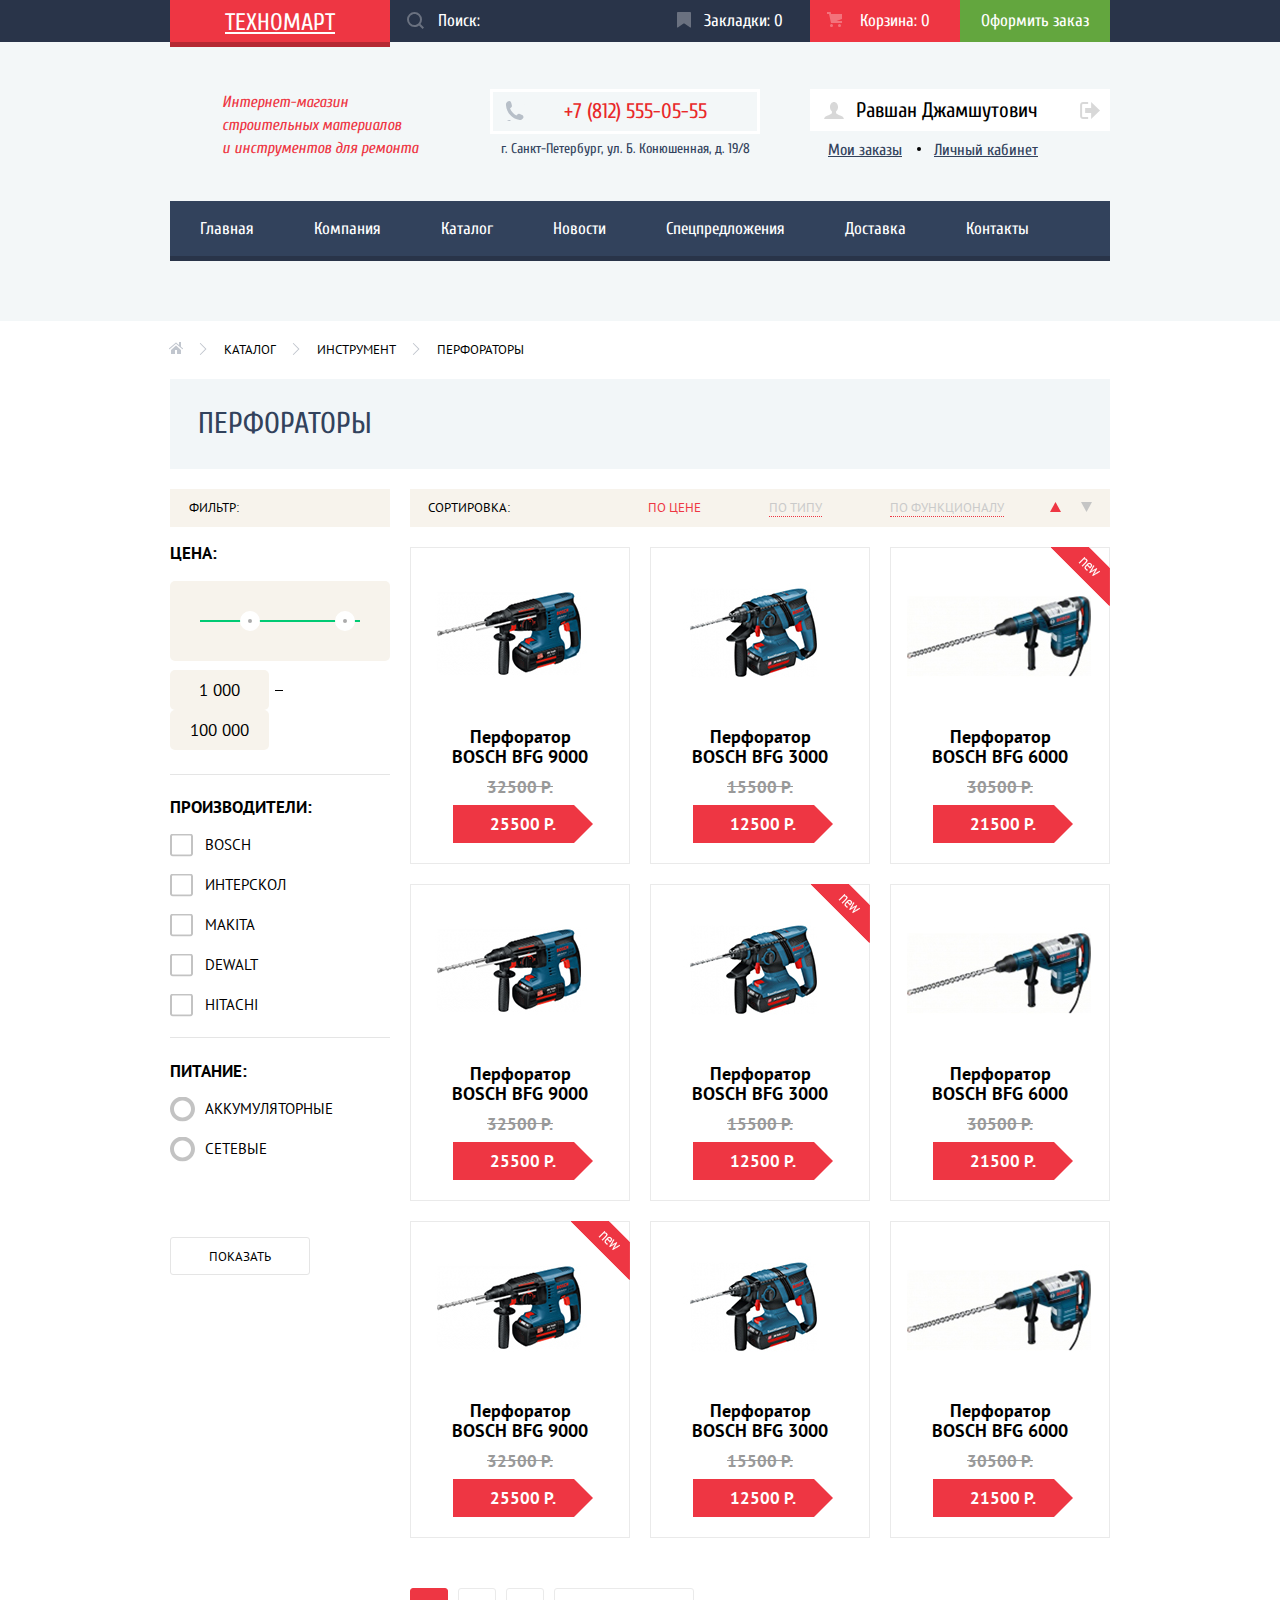
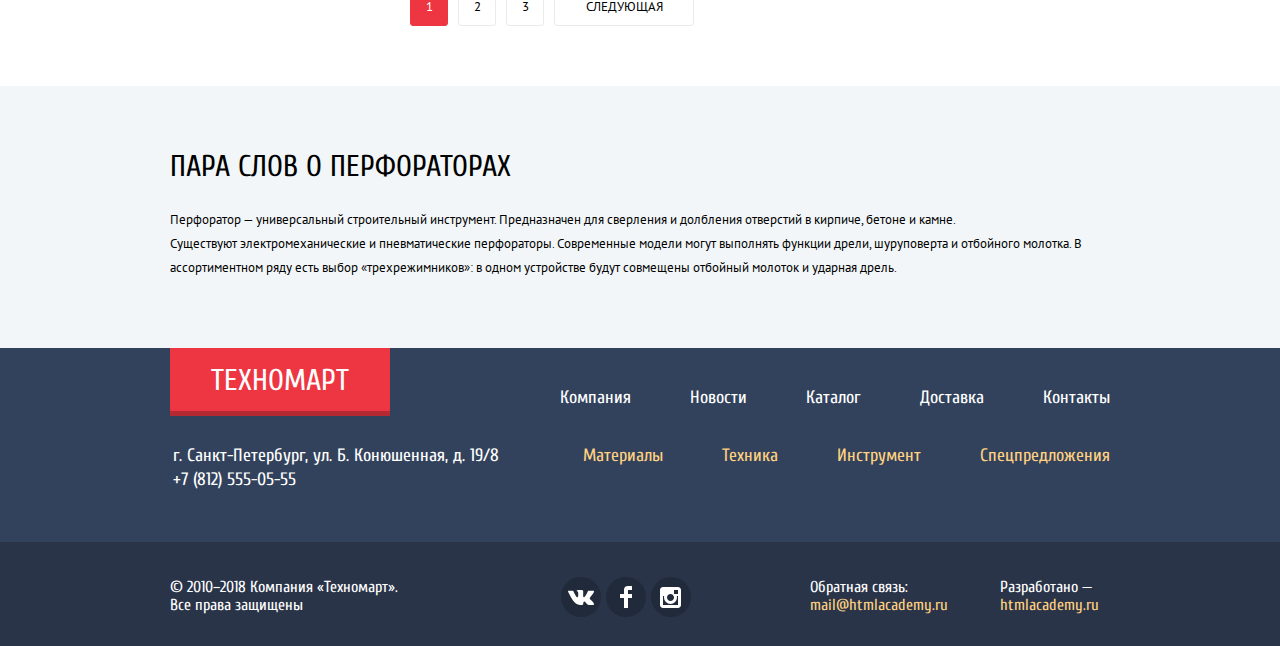
==== commit 377242a7: "Final fixes" ====
--- a/catalog.html
+++ b/catalog.html
@@ -3,14 +3,14 @@
   <head>
     <meta charset="utf-8">
     <title>HTML Academy: Каталог Техномарт</title>
-    <link href="https://fonts.googleapis.com/css?family=Cuprum:400,400i,700|PT+Sans:400,700&amp;subset=cyrillic" rel="stylesheet">
+    <link href="https://fonts.googleapis.com/css?family=Cuprum:400,400i,700%7CPT+Sans:400,700&amp;subset=cyrillic" rel="stylesheet">
     <link rel="stylesheet" href="css/style.css">
   </head>
   <body class="catalog-page">
     <header class="site-header">
       <div class="site-header-bar">
         <div class="container">
-          <a class="header-logo">Техномарт</a>
+          <a class="header-logo" href="index.html">Техномарт</a>
           <form class="bar-search" action="catalog.html" method="get">
             <input type="text" id="search-query" name="search-query" placeholder="Поиск:">
             <svg xmlns="http://www.w3.org/2000/svg" width="17" height="17" viewBox="0 0 17 17"><path d="M17 15.586l-3.542-3.542A7.465 7.465 0 0 0 15 7.5 7.5 7.5 0 1 0 7.5 15c1.71 0 3.282-.579 4.544-1.542L15.586 17 17 15.586zM2 7.5C2 4.467 4.467 2 7.5 2 10.532 2 13 4.467 13 7.5c0 3.032-2.468 5.5-5.5 5.5A5.506 5.506 0 0 1 2 7.5z"/></svg>
@@ -84,12 +84,13 @@
               </div>
               <div class="price-controls">
                   <span class="visually-hidden">от</span>
-                  <input class="min-price" type="text" value="1 000">
+                  <input class="min-price" name="min-price" type="text" value="1 000">
                   <span class="visually-hidden">до</span>
-                  <input class="max-price" type="text" value="100 000">
+                  <input class="max-price" name="max-price" type="text" value="100 000">
               </div>
             </div>
           </fieldset>
+          <hr />
           <fieldset class="developers-fieldset">
             <legend>Производители:</legend>
             <ul>
@@ -115,6 +116,7 @@
               </li>
             </ul>
           </fieldset>
+          <hr />
           <fieldset class="power-fieldset">
             <legend>Питание:</legend>
             <ul>
@@ -293,7 +295,7 @@
     <footer class="site-footer">
       <div class="footer-top-row container">
         <div class="footer-logo-block">
-          <a class="footer-logo" href="#">Техномарт</a>
+          <a class="footer-logo" href="index.html">Техномарт</a>
           <p class="footer-address">г. Санкт-Петербург, ул. Б. Конюшенная, д. 19/8 <a href="tel:+78125550555">+7 (812) 555-05-55</a></p>
         </div>
 
@@ -345,7 +347,7 @@
       </div>
     </footer>
 
-    <section class="popup product-added-popup visually-hidden" id="product-added-popup">
+    <section class="popup product-added-popup display-none" id="product-added-popup">
       <h2>Товар добавлен в корзину!</h2>
       <footer>
         <a class="button button-checkout" href="#">Оформить заказ</a>
--- a/css/style.css
+++ b/css/style.css
@@ -180,7 +180,6 @@
   line-height: 42px;
   color: #fff;
   text-decoration: none;
-  display: inline-block;
 }
 
 .bar-order-link {
@@ -319,31 +318,34 @@
 
 
 .authorization-block {
+  margin-left: auto;
+  display: flex;
+  align-items: flex-start;
+  margin-top: 0;
+  margin-bottom: 0;
+  padding-left: 0;
+  list-style: none;
+}
+
+.authorization-block a {
   font-size: 21px;
-  line-height: 45px;
-  margin-left: auto;
-  display: flex;
-  align-items: flex-start;
-}
-
-.authorization-block a:hover {
-  color: #ee3643;
-}
-
-.authorization-block a:active {
-  color: #cacaca;
-}
-
-.login-link,
-.registration-link {
   text-decoration: none;
   color: #000;
   background-color: #fff;
   line-height: 45px;
   padding: 0 24px;
-}
-
-.login-link {
+  display: inline-block;
+}
+
+.authorization-block a:hover {
+  color: #ee3643;
+}
+
+.authorization-block a:active {
+  color: #cacaca;
+}
+
+.authorization-block .login-link {
   margin-right: 12px;
   padding-left: 45px;
   position: relative;
@@ -358,10 +360,16 @@
   top: 14px;
   left: 12px;
   opacity: 0.3;
+  filter: grayscale(100%);
 }
 
 .login-link:hover::before {
   opacity: 1;
+  filter: grayscale(0%);
+}
+
+.login-link:active::before {
+  opacity: 0.2;
 }
 
 
@@ -391,6 +399,10 @@
   line-height: 42px;
 }
 
+.user-name:active {
+  opacity: 0.3;
+}
+
 .user-name::before {
   content: "";
   position: absolute;
@@ -400,14 +412,16 @@
   top: 13px;
   left: 14px;
   opacity: 0.2;
+  filter: grayscale(100%);
 }
 
 .user-name:hover::before {
   opacity: 1;
+  filter: grayscale(0%);
 }
 
 .user-name:active::before {
-  opacity: 0.2;
+  /* opacity: 0.2; */
 }
 
 .user-logout {
@@ -426,10 +440,12 @@
   height: 17px;
   background: url(../img/icon-logout.svg);
   opacity: 0.2;
+  filter: grayscale(100%);
 }
 
 .user-logout:hover::before {
   opacity: 1;
+  filter: grayscale(0%);
 }
 
 .user-links {
@@ -613,7 +629,7 @@
   padding-top: 2px;
   background-color: #ee3643;
   color: #fff;
-  display: inline-block;
+  display: block;
   text-decoration: none;
   box-shadow: 0px 5px 0px 0px #b52933;
   width: 220px;
@@ -789,8 +805,27 @@
   top: 120px;
   left: 50%;
   width: 940px;
+  min-height: 446px;
   margin-left: -470px;
 }
+
+.popup-map p {
+  margin-top: 0;
+  margin-bottom: 0;
+  position: absolute;
+  z-index: 1;
+}
+
+.popup-map iframe {
+  position: absolute;
+  z-index: 2;
+  border: 0;
+}
+
+.popup-map .close-button {
+  z-index: 3;
+}
+
 
 .popup-write-us {
   top: 120px;
@@ -801,7 +836,7 @@
 }
 
 .popup-form {
-  padding: 50px 85px 35px 85px;
+  padding: 46px 80px 28px 80px;
   display: flex;
   flex-wrap: wrap;
   width: 460px;
@@ -817,46 +852,50 @@
 }
 
 .popup-form input {
+  font-family: 'PT Sans', Arial, sans-serif;
+  font-size: 13px;
+  border: 2px solid #d7dcde;
   width: 220px;
-  padding: 12px 14px;
+  padding: 8px 14px;
   box-sizing: border-box;
 }
 
+.popup-form input:hover {
+  border-color: #b5b5b5;
+}
+
+.popup-form input:focus {
+  border-color: #ee3643;
+}
+
 .message-field {
-  padding-top: 22px;
+  padding-top: 21px;
+}
+
+.message-field label {
+  padding-left: 1px;
 }
 
 .message-field textarea {
+  font-family: 'PT Sans', Arial, sans-serif;
+  font-size: 13px;
+  line-height: 18px;
   width: 460px;
   box-sizing: border-box;
   height: 115px;
   border: 2px solid #d7dcde;
-  padding: 12px 14px;
+  padding: 9px 14px;
 }
 
 .popup-form label {
   font-size: 18px;
   line-height: 18px;
   display: block;
-  margin-bottom: 12px;
-}
-
-.popup-form input {
-  font-family: 'PT Sans', Arial, sans-serif;
-  font-size: 13px;
-  border: 2px solid #d7dcde;
-}
-
-.popup-form input:hover {
-  border-color: #b5b5b5;
-}
-
-.popup-form input:focus {
-  border-color: #ee3643;
+  margin-bottom: 9px;
 }
 
 .popup-write-us footer {
-  padding-top: 37px;
+  padding-top: 36px;
   padding-bottom: 37px;
 }
 
@@ -878,7 +917,7 @@
 .product-added-popup h2 {
   font-size: 30px;
   font-weight: normal;
-  padding: 65px 80px 65px 180px;
+  padding: 68px 80px 71px 180px;
   margin-top: 0;
   margin-bottom: 0;
   position: relative;
@@ -887,25 +926,25 @@
 .product-added-popup h2::before {
   content: "";
   position: absolute;
-  top: 42px;
-  left: 80px;
+  top: 48px;
+  left: 81px;
   width: 66px;
   height: 66px;
   background-image: url(../img/icon-mark.svg);
 }
 
 .product-added-popup footer {
-  padding: 40px 80px;
+  padding: 36px 80px;
+  display: flex;
 }
 
 .product-added-popup .button {
   width: 220px;
-  /* line-height: 38px; */
 }
 
 .product-added-popup .button-checkout {
-  display: inline-block;
   margin-right: 16px;
+  padding-top: 2px;
 }
 
 .product-added-popup .continue-button {
@@ -1256,7 +1295,6 @@
   font-family: 'Cuprum', Arial, sans-serif;
   font-size: 14px;
   line-height: 32px;
-  display: inline-block;
   border-radius: 3px;
   border: none;
   text-transform: uppercase;
@@ -1270,6 +1308,8 @@
   background-color: #63a63e;
   box-shadow: 0px 5px 0px 0px #367315;
   margin-bottom: 10px;
+  padding-top: 4px;
+  padding-bottom: 0;
 }
 
 .card .buy-button:hover {
@@ -1278,9 +1318,24 @@
 
 .card .buy-button:active {
   background-color: #518534;
-  /* box-shadow: none; */
   transform: translateY(2px);
   box-shadow: 0px 3px 0px 0px #367315;
+}
+
+.card .buy-button::before {
+  content: "";
+  position: absolute;
+  margin-left: -33px;
+  margin-top: 7px;
+  width: 15px;
+  height: 15px;
+  background-image: url(../img/icon-cart.svg);
+  opacity: 0.3;
+}
+
+.card .buy-button:hover::before,
+.card .buy-button:active::before {
+  opacity: 1;
 }
 
 .card .favorites-button {
@@ -1382,7 +1437,7 @@
   height: 262px;
   position: absolute;
   left: 230px;
-  top: -35px;
+  top: -14px;
 }
 
 .delivery-section section {
@@ -1429,6 +1484,7 @@
   text-transform: uppercase;
   margin-top: 29px;
   margin-bottom: 25px;
+  color: #32425c;
 }
 
 .delivery-section p {
@@ -1607,6 +1663,14 @@
   text-transform: uppercase;
 }
 
+.filter-form hr {
+  border: 0;
+  height: 1px;
+  background: #e5e5e5;
+  margin-top: 0px;
+  margin-bottom: 0px;
+}
+
 .price-controls input {
   font-family: 'PT Sans', Arial, sans-serif;
   font-weight: normal;
@@ -1618,6 +1682,10 @@
 }
 
 /* price-slider */
+.filter-form .price-fieldset {
+  margin-bottom: 14px;
+}
+
 .price-fieldset legend {
   padding-top: 11px;
   margin-left: -2px;
@@ -1692,21 +1760,13 @@
 }
 
 
-.developers-fieldset {
-  position: relative;
-}
-
-.developers-fieldset::before {
-  content: "";
-  position: absolute;
-  width: 220px;
-  height: 1px;
-  background-color: #e5e5e5;
-  top: 13px;
+.filter-form .developers-fieldset {
+  position: relative;
+  margin-bottom: 12px;
 }
 
 .developers-fieldset legend {
-  padding-top: 31px;
+  padding-top: 17px;
   margin-left: -2px;
 }
 
@@ -1797,17 +1857,8 @@
   position: relative;
 }
 
-.power-fieldset::before {
-  content: "";
-  position: absolute;
-  width: 220px;
-  height: 1px;
-  background-color: #e5e5e5;
-  top: 12px;
-}
-
 .power-fieldset legend {
-  padding-top: 31px;
+  padding-top: 18px;
   margin-left: -2px;
 }
 
@@ -1867,7 +1918,6 @@
   text-decoration: none;
   color: #cacaca;
   border-bottom: 1px dotted #ee3643;
-  display: inline-block;
   line-height: 12px;
 }
 
@@ -1970,3 +2020,73 @@
   margin-bottom: 0;
   margin-top: 0;
 }
+
+
+/* forms */
+.display-none {
+  display: none;
+}
+
+@keyframes bounce {
+  0% {
+    transform: translateY(-2000px);
+  }
+
+  70% {
+    transform: translateY(30px);
+  }
+
+  90% {
+    transform: translateY(-10px);
+  }
+
+  100% {
+    transform: translateY(0);
+  }
+}
+
+@keyframes shake {
+  0%,
+  100% {
+    transform: translateX(0);
+  }
+
+  10%,
+  30%,
+  50%,
+  70%,
+  90% {
+    transform: translateX(-10px);
+  }
+
+  20%,
+  40%,
+  60%,
+  80% {
+    transform: translateX(10px);
+  }
+}
+
+.modal {
+  position: fixed;
+
+  display: none;
+
+  color: #000000;
+
+  background-color: #f8f3f0;
+  background-image: url("img/pattern-light.jpg");
+  background-position: 0 0;
+  background-repeat: repeat;
+  box-shadow: 0 30px 50px rgba(0, 0, 0, 0.7);
+}
+
+.modal-show {
+  display: block;
+
+  animation: bounce 0.6s;
+}
+
+.modal-error {
+  animation: shake 0.6s;
+}
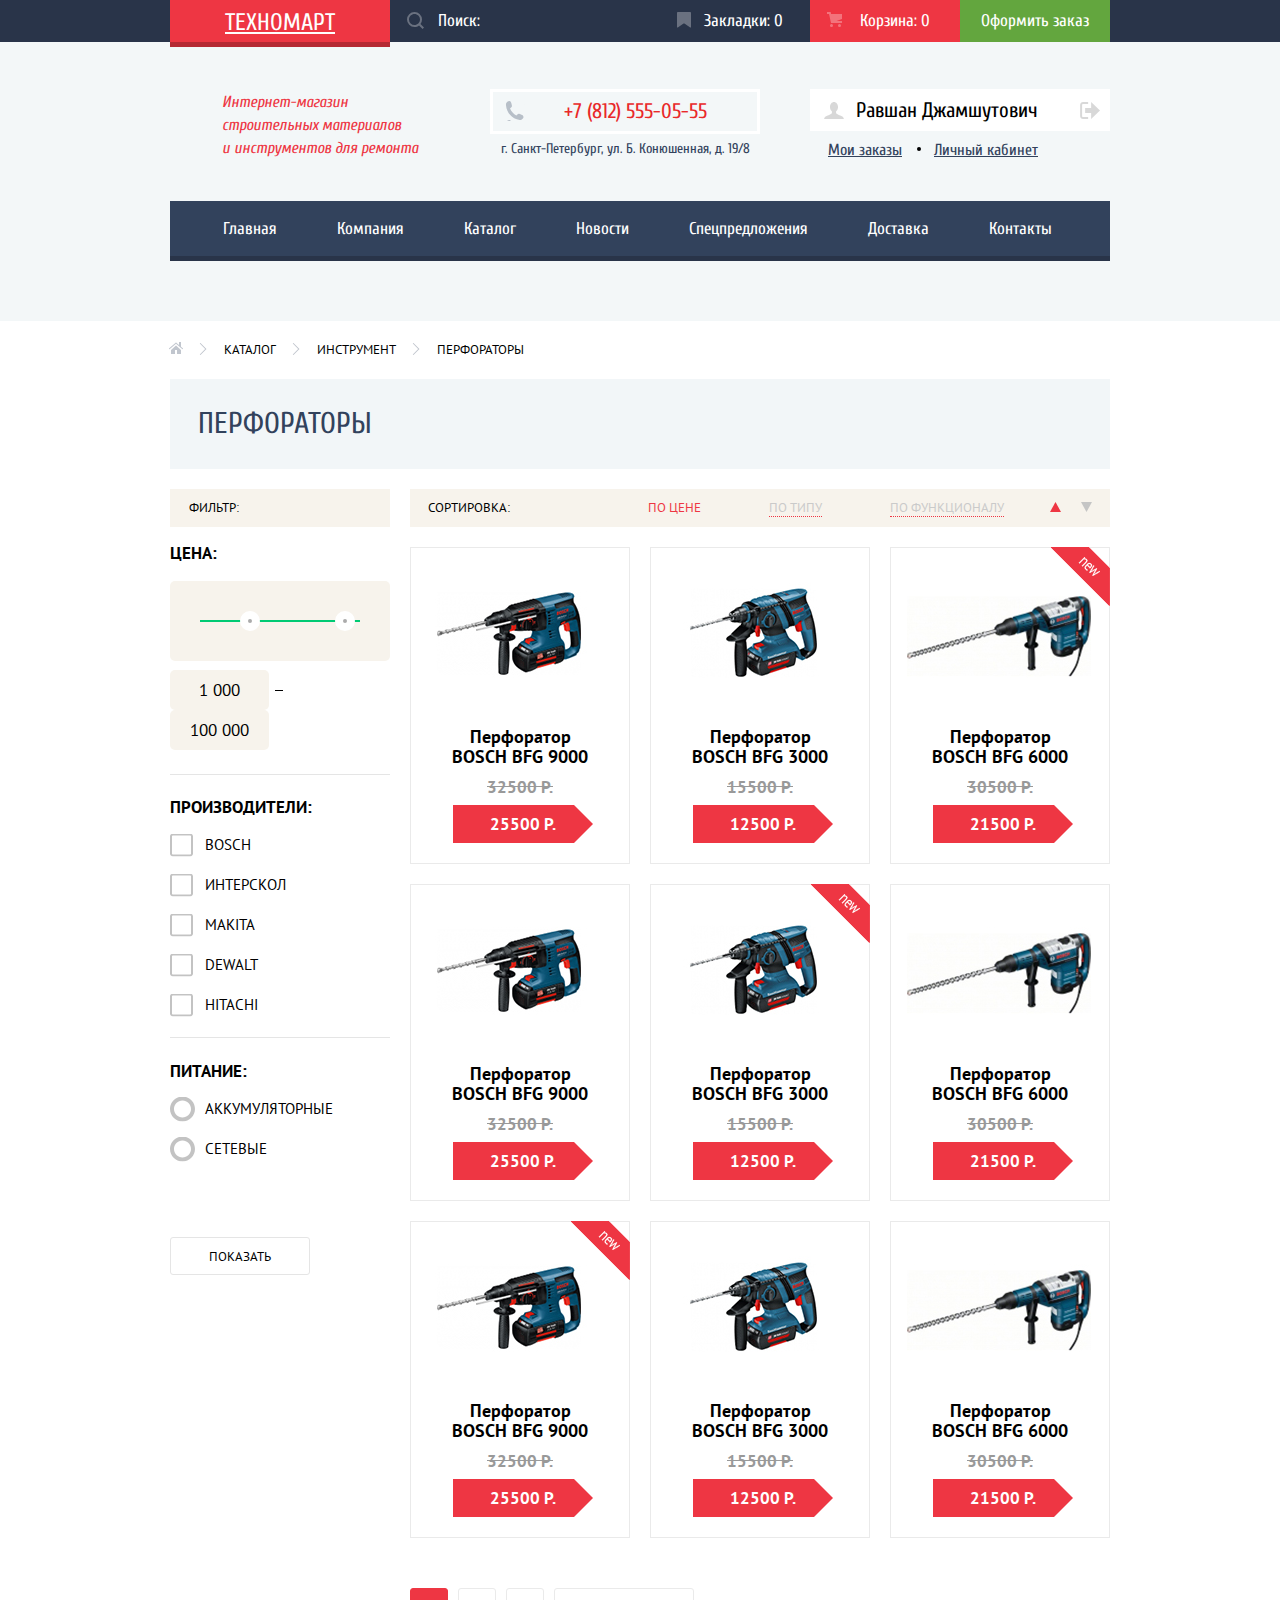
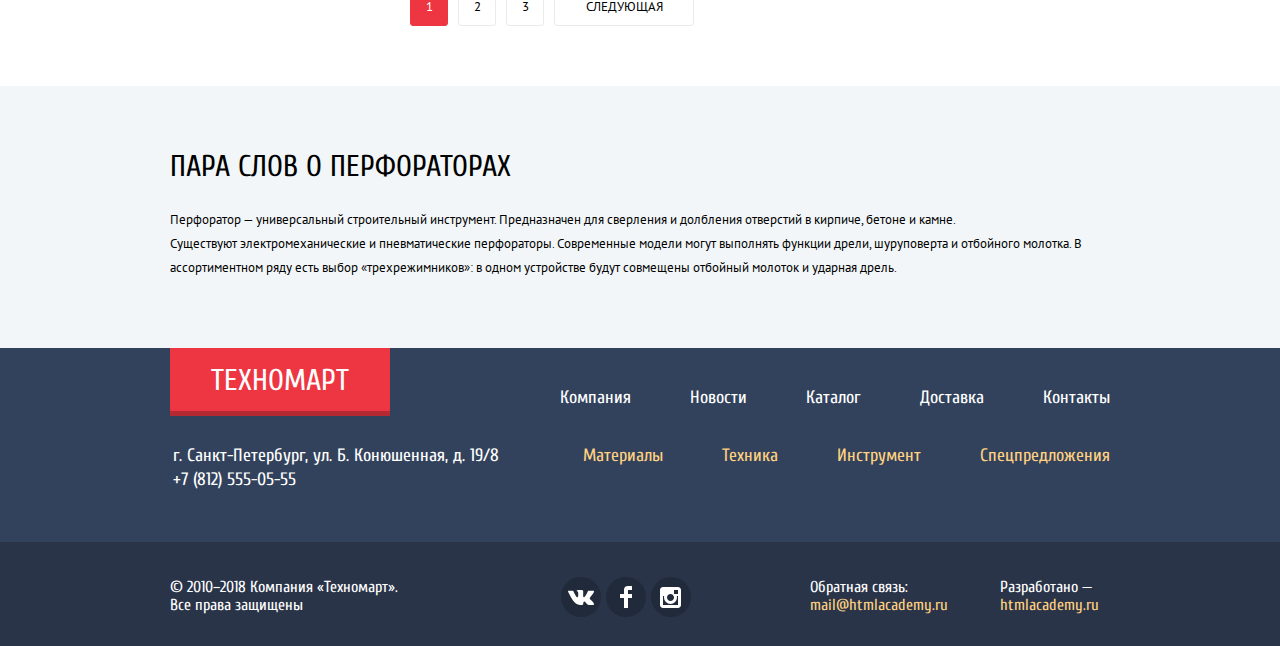
==== commit 25d3d71a: "Fix b4" ====
--- a/catalog.html
+++ b/catalog.html
@@ -165,8 +165,8 @@
                 <s>32500 Р.</s>
                 <a class="price" href="#">25500 Р.</a>
                 <div class="card-buttons">
-                  <button class="buy-button">Купить</button>
-                  <button class="favorites-button">В закладки</button>
+                  <button type="button" class="buy-button">Купить</button>
+                  <button type="button" class="favorites-button">В закладки</button>
                 </div>
               </article>
             </li>
@@ -177,8 +177,8 @@
                 <s>15500 Р.</s>
                 <a class="price" href="#">12500 Р.</a>
                 <div class="card-buttons">
-                  <button class="buy-button">Купить</button>
-                  <button class="favorites-button">В закладки</button>
+                  <button type="button" class="buy-button">Купить</button>
+                  <button type="button" class="favorites-button">В закладки</button>
                 </div>
               </article>
             </li>
@@ -190,8 +190,8 @@
                 <s>30500 Р.</s>
                 <a class="price" href="#">21500 Р.</a>
                 <div class="card-buttons">
-                  <button class="buy-button">Купить</button>
-                  <button class="favorites-button">В закладки</button>
+                  <button type="button" class="buy-button">Купить</button>
+                  <button type="button" class="favorites-button">В закладки</button>
                 </div>
               </article>
             </li>
@@ -202,8 +202,8 @@
                 <s>32500 Р.</s>
                 <a class="price" href="#">25500 Р.</a>
                 <div class="card-buttons">
-                  <button class="buy-button">Купить</button>
-                  <button class="favorites-button">В закладки</button>
+                  <button type="button" class="buy-button">Купить</button>
+                  <button type="button" class="favorites-button">В закладки</button>
                 </div>
               </article>
             </li>
@@ -215,8 +215,8 @@
                 <s>15500 Р.</s>
                 <a class="price" href="#">12500 Р.</a>
                 <div class="card-buttons">
-                  <button class="buy-button">Купить</button>
-                  <button class="favorites-button">В закладки</button>
+                  <button type="button" class="buy-button">Купить</button>
+                  <button type="button" class="favorites-button">В закладки</button>
                 </div>
               </article>
             </li>
@@ -227,8 +227,8 @@
                 <s>30500 Р.</s>
                 <a class="price" href="#">21500 Р.</a>
                 <div class="card-buttons">
-                  <button class="buy-button">Купить</button>
-                  <button class="favorites-button">В закладки</button>
+                  <button type="button" class="buy-button">Купить</button>
+                  <button type="button" class="favorites-button">В закладки</button>
                 </div>
               </article>
             </li>
@@ -240,8 +240,8 @@
                 <s>32500 Р.</s>
                 <a class="price" href="#">25500 Р.</a>
                 <div class="card-buttons">
-                  <button class="buy-button">Купить</button>
-                  <button class="favorites-button">В закладки</button>
+                  <button type="button" class="buy-button">Купить</button>
+                  <button type="button" class="favorites-button">В закладки</button>
                 </div>
               </article>
             </li>
@@ -252,8 +252,8 @@
                 <s>15500 Р.</s>
                 <a class="price" href="#">12500 Р.</a>
                 <div class="card-buttons">
-                  <button class="buy-button">Купить</button>
-                  <button class="favorites-button">В закладки</button>
+                  <button type="button" class="buy-button">Купить</button>
+                  <button type="button" class="favorites-button">В закладки</button>
                 </div>
               </article>
             </li>
@@ -264,8 +264,8 @@
                 <s>30500 Р.</s>
                 <a class="price" href="#">21500 Р.</a>
                 <div class="card-buttons">
-                  <button class="buy-button">Купить</button>
-                  <button class="favorites-button">В закладки</button>
+                  <button type="button" class="buy-button">Купить</button>
+                  <button type="button" class="favorites-button">В закладки</button>
                 </div>
               </article>
             </li>
@@ -351,9 +351,9 @@
       <h2>Товар добавлен в корзину!</h2>
       <footer>
         <a class="button button-checkout" href="#">Оформить заказ</a>
-        <button class="button continue-button">Продолжить покупки</button>
+        <button type="button" class="button continue-button">Продолжить покупки</button>
       </footer>
-      <button class="close-button"><img src="img/icon-close.svg" width="21" height="21" alt="Закрыть"></button>
+      <button type="button" class="close-button"><img src="img/icon-close.svg" width="21" height="21" alt="Закрыть"></button>
     </section>
   </body>
 </html>
--- a/css/style.css
+++ b/css/style.css
@@ -594,9 +594,9 @@
   padding-right: 30px;
 }
 
-/* .site-header-menu a:first-child {
-  padding-left: 52px;
-} */
+.site-header-menu li:first-child {
+  padding-left: 23px;
+}
 
 .site-header-menu a:hover {
   background-color: #293449;
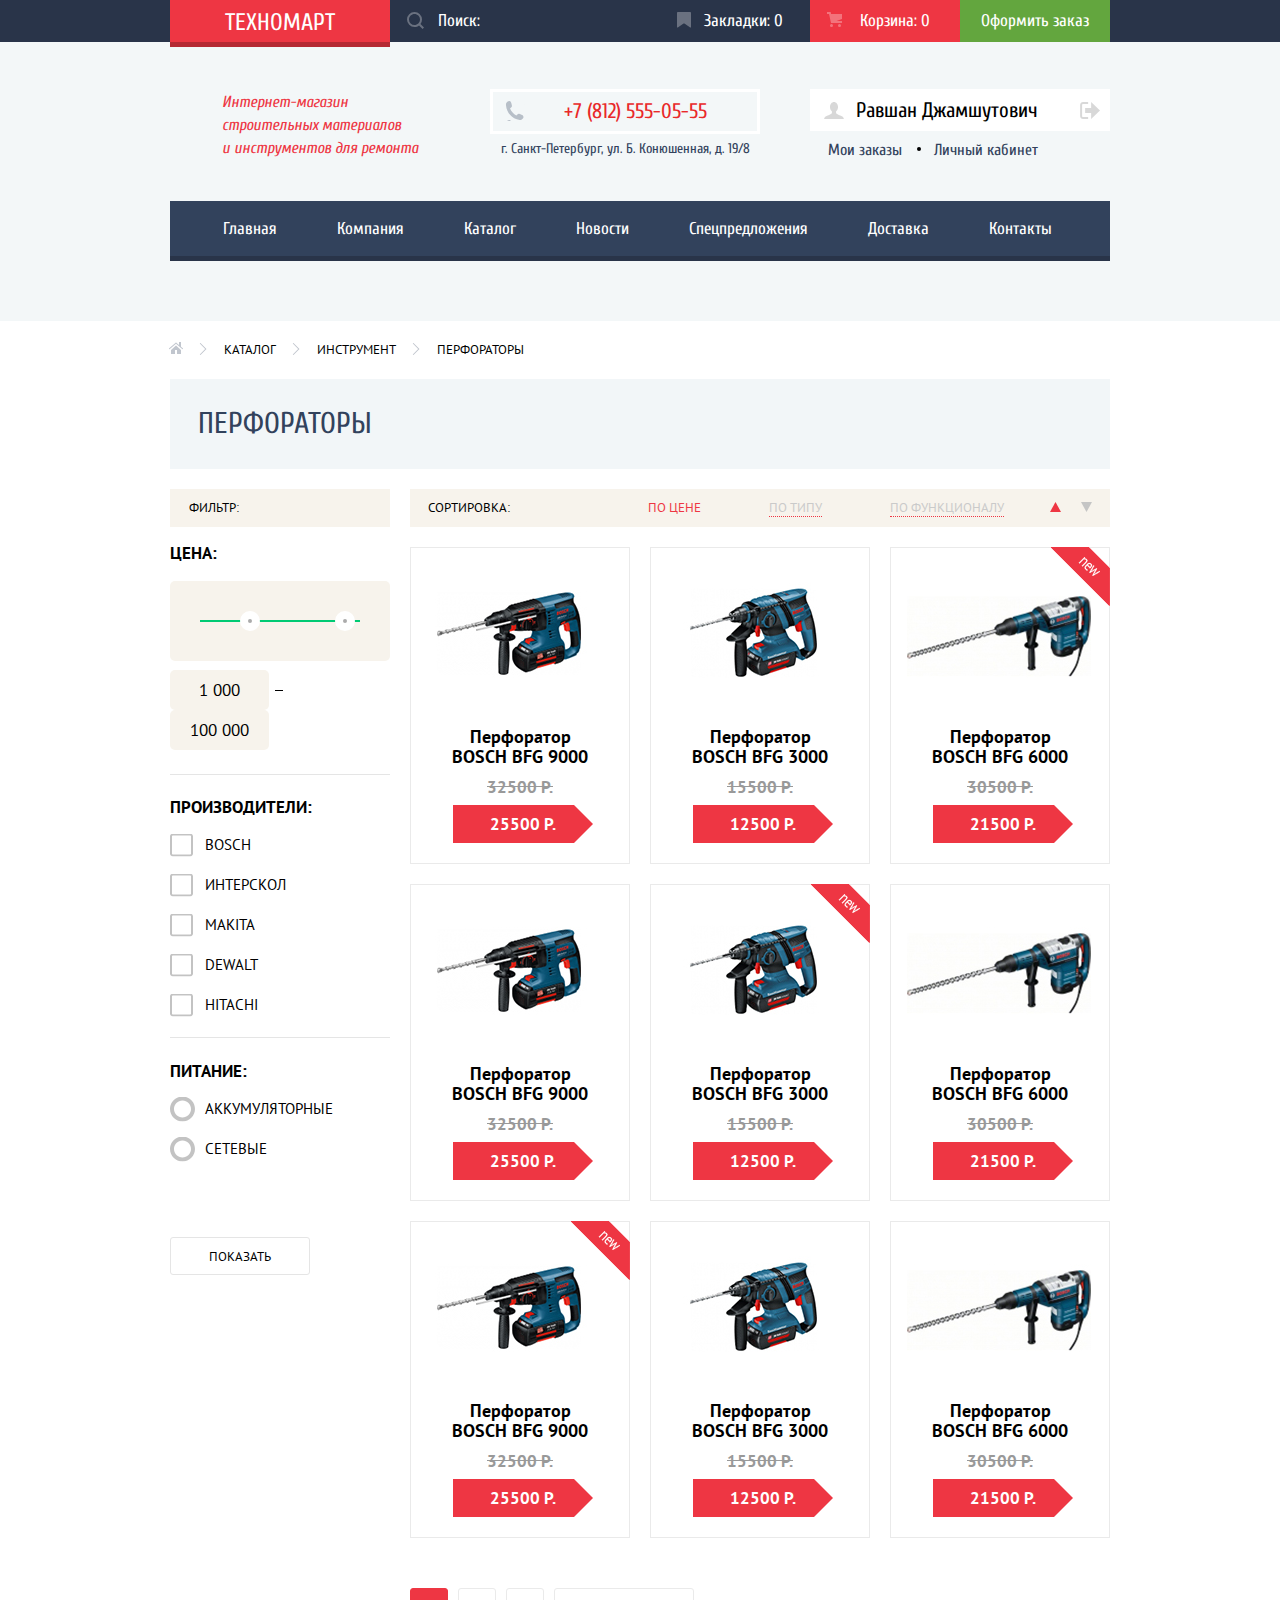
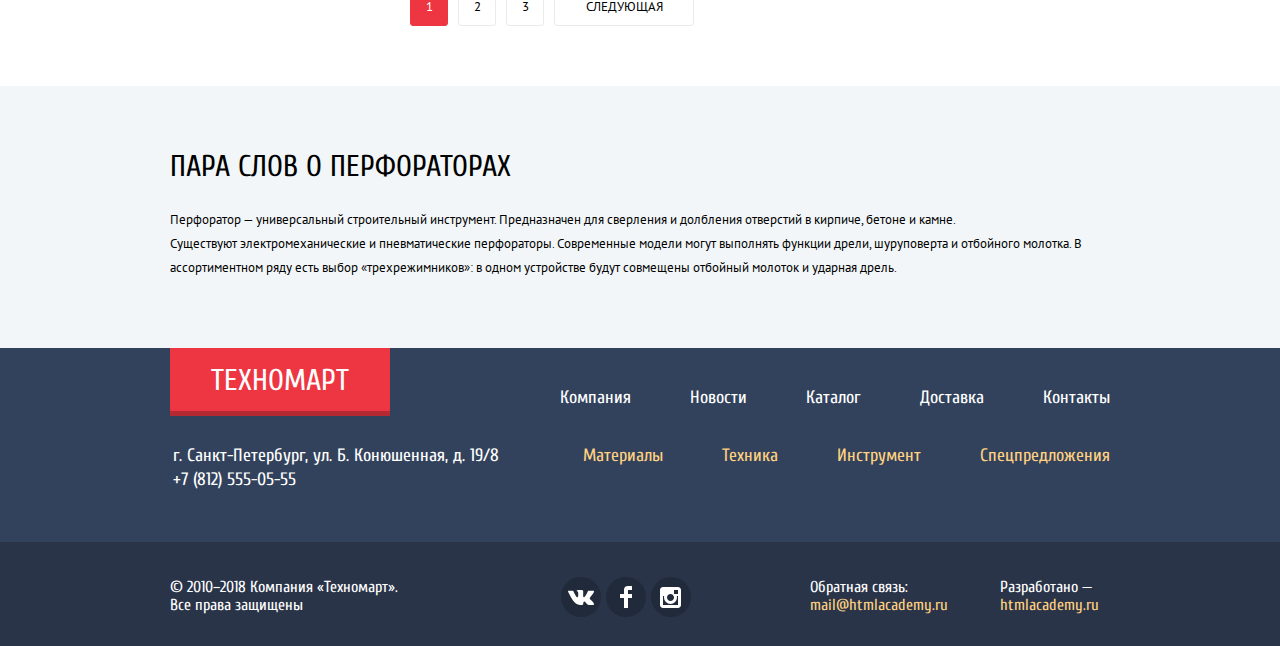
==== commit 617eb65d: "Fix d4" ====
--- a/catalog.html
+++ b/catalog.html
@@ -12,6 +12,7 @@
         <div class="container">
           <a class="header-logo" href="index.html">Техномарт</a>
           <form class="bar-search" action="catalog.html" method="get">
+            <label for="search-query" class="visually-hidden">Поиск по сайту</label>
             <input type="text" id="search-query" name="search-query" placeholder="Поиск:">
             <svg xmlns="http://www.w3.org/2000/svg" width="17" height="17" viewBox="0 0 17 17"><path d="M17 15.586l-3.542-3.542A7.465 7.465 0 0 0 15 7.5 7.5 7.5 0 1 0 7.5 15c1.71 0 3.282-.579 4.544-1.542L15.586 17 17 15.586zM2 7.5C2 4.467 4.467 2 7.5 2 10.532 2 13 4.467 13 7.5c0 3.032-2.468 5.5-5.5 5.5A5.506 5.506 0 0 1 2 7.5z"/></svg>
           </form>
@@ -83,10 +84,10 @@
                   <div class="toggle max-toggle"></div>
               </div>
               <div class="price-controls">
-                  <span class="visually-hidden">от</span>
-                  <input class="min-price" name="min-price" type="text" value="1 000">
-                  <span class="visually-hidden">до</span>
-                  <input class="max-price" name="max-price" type="text" value="100 000">
+                  <label for="min-price" class="visually-hidden">Цена, от</label>
+                  <input class="min-price" name="min-price" id="min-price" type="text" value="1 000">
+                  <label for="max-price" class="visually-hidden">Цена, до</label>
+                  <input class="max-price" name="max-price" id="max-price" type="text" value="100 000">
               </div>
             </div>
           </fieldset>
--- a/css/style.css
+++ b/css/style.css
@@ -11,6 +11,10 @@
 img {
   max-width: 100%;
   height: auto;
+}
+
+a {
+  text-decoration: none;
 }
 
 .visually-hidden:not(:focus):not(:active),
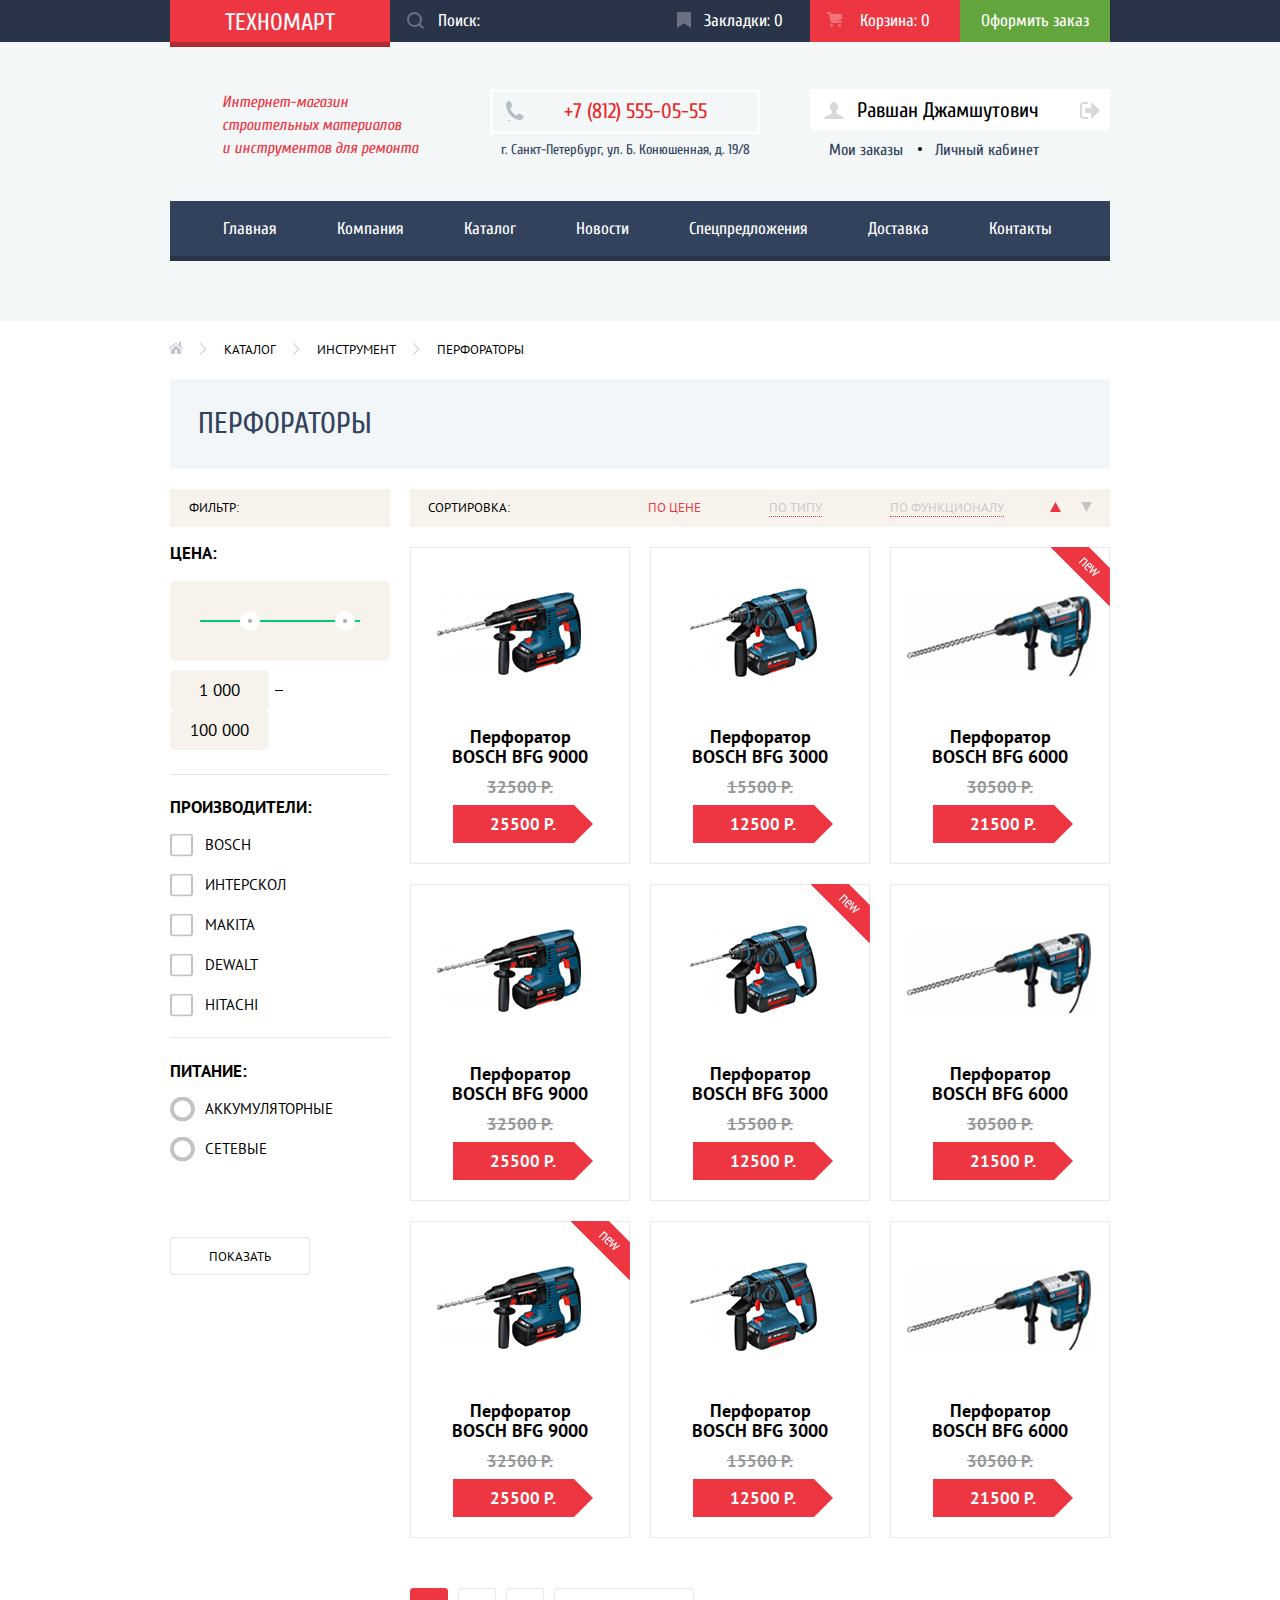
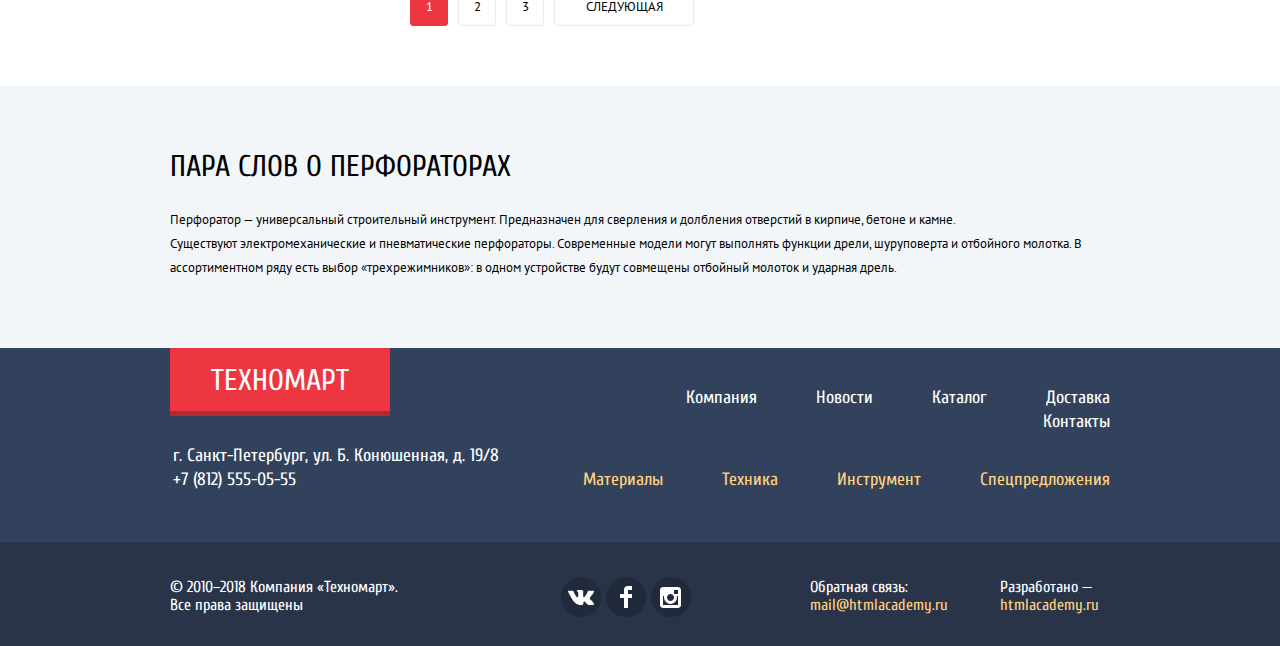
==== commit 0f3e1dc5: "Add normalize.css" ====
--- a/catalog.html
+++ b/catalog.html
@@ -4,6 +4,7 @@
     <meta charset="utf-8">
     <title>HTML Academy: Каталог Техномарт</title>
     <link href="https://fonts.googleapis.com/css?family=Cuprum:400,400i,700%7CPT+Sans:400,700&amp;subset=cyrillic" rel="stylesheet">
+    <link rel="stylesheet" href="css/normalize.css">
     <link rel="stylesheet" href="css/style.css">
   </head>
   <body class="catalog-page">
@@ -80,8 +81,8 @@
             <div class="range-filter">
               <div class="range-controls">
                   <div class="scale"><div class="bar"></div></div>
-                  <div class="toggle min-toggle"></div>
-                  <div class="toggle max-toggle"></div>
+                  <div class="toggle min-toggle" tabindex="0"></div>
+                  <div class="toggle max-toggle" tabindex="0"></div>
               </div>
               <div class="price-controls">
                   <label for="min-price" class="visually-hidden">Цена, от</label>
--- a/css/style.css
+++ b/css/style.css
@@ -30,6 +30,7 @@
 
   white-space: nowrap;
 
+  -webkit-clip-path: inset(100%);
   clip-path: inset(100%);
   clip: rect(0 0 0 0);
   overflow: hidden;
@@ -46,7 +47,9 @@
   font-family: 'Cuprum', Arial, sans-serif;
   font-size: 14px;
   text-align: center;
-  line-height: 38px;
+  line-height: 18px;
+  padding: 10px;
+  box-sizing: border-box;
   border-radius: 3px;
   text-transform: uppercase;
   background-color: #ee3643;
@@ -67,7 +70,6 @@
 .button-outline {
   font-family: 'PT Sans', Arial, sans-serif;
   font-size: 13px;
-  line-height: 18px;
   background-color: #fff;
   border: 1px solid #e5e5e5;
   border-radius: 3px;
@@ -129,15 +131,15 @@
 }
 
 .bar-search input {
-  width: 222px;
+  width: 212px;
+  margin: 0;
+  padding: 12px 10px 12px 48px;
   font-family: 'Cuprum', Arial, sans-serif;
   font-size: 17px;
-  line-height: 40px;
+  line-height: 18px;
   border: none;
   background-color: #293449;
   color: #fff;
-  padding-left: 48px;
-  padding-right: 0;
 }
 
 .bar-search input:hover {
@@ -181,7 +183,9 @@
 .bar-cart-link,
 .bar-order-link {
   font-size: 17px;
-  line-height: 42px;
+  line-height: 18px;
+  padding-top: 12px;
+  padding-bottom: 12px;
   color: #fff;
   text-decoration: none;
 }
@@ -193,7 +197,8 @@
 .bar-bookmarks-link {
   width: 150px;
   position: relative;
-  text-indent: 44px;
+  padding-left: 44px;
+  box-sizing: border-box;
 }
 
 .bar-bookmarks-link::before {
@@ -214,7 +219,8 @@
 .bar-cart-link {
   width: 150px;
   position: relative;
-  text-indent: 50px;
+  padding-left: 50px;
+  box-sizing: border-box;
 }
 
 .bar-cart-link::before {
@@ -310,13 +316,15 @@
   display: block;
   border: 3px solid #fff;
   padding-left: 21px;
-  line-height: 39px;
+  line-height: 21px;
+  padding-top: 9px;
+  padding-bottom: 9px;
 }
 
 .header-contacts p {
   font-size: 14px;
   color: #32425c;
-  margin-top: 3px;
+  margin-top: 4px;
   margin-bottom: 0;
 }
 
@@ -336,9 +344,10 @@
   text-decoration: none;
   color: #000;
   background-color: #fff;
-  line-height: 45px;
-  padding: 0 24px;
+  line-height: 21px;
+  padding: 12px 24px;
   display: inline-block;
+  vertical-align: top;
 }
 
 .authorization-block a:hover {
@@ -395,12 +404,12 @@
 
 .user-name {
   position: relative;
-  padding: 0px 4px 0px 46px;
+  padding: 11px 3px 10px 47px;
   flex-grow: 1;
   color: #000;
   text-decoration: none;
   min-width: 210px;
-  line-height: 42px;
+  line-height: 21px;
 }
 
 .user-name:active {
@@ -457,7 +466,7 @@
   align-items: baseline;
   margin-top: 7px;
   margin-bottom: 0;
-  padding-left: 18px;
+  padding-left: 19px;
   list-style: none;
   font-size: 16px;
 }
@@ -494,99 +503,21 @@
   opacity: 0.2;
 }
 
-/* .user-block {
-
-}
-
-.user-block a:hover {
-  color: #ee3643;
-}
-
-.user-block a:active {
-  color: #cacaca;
-}
-
-.user-link {
-
-}
-
-.user-link::before {
-  content: "";
-  position: absolute;
-  background: url(../img/icon-user.svg);
-  width: 20px;
-  height: 17px;
-  top: 14px;
-  left: 12px;
-  opacity: 0.2;
-}
-
-.user-link:hover {
-  color: #000;
-}
-.user-link:hover::before {
-  opacity: 1;
-}
-
-.user-link:active::before {
-  opacity: 0.2;
-}
-
-.logout-link {
-  text-decoration: none;
-  position: absolute;
-  right: 20px;
-  top: 12px;
-}
-
-.logout-link:hover path {
-  fill: #000;
-}
-
-
-.orders-link,
-.admin-link {
-  font-size: 16px;
-  line-height: 18px;
-  color: #32425c;
-}
-
-.orders-link {
-  padding-left: 10px;
-}
-
-.admin-link {
-  padding-left: 30px;
-  position: relative;
-}
-
-.admin-link::before {
-  content: "";
-  position: absolute;
-  width: 4px;
-  height: 4px;
-  border-radius: 50%;
-  background: #000;
-  top: 6px;
-  left: 10px;
-} */
-
-
 
 .site-header-menu {
   font-size: 17px;
-  line-height: 55px;
+  line-height: 17px;
   background-color: #32425c;
   box-shadow: 0px 5px 0px 0px #293449;
 }
 
 .site-header-menu ul {
   display: flex;
+  flex-wrap: wrap;
   list-style: none;
-  /* justify-content: space-around; */
-  margin-top: 0;
-  margin-bottom: 0;
-  padding-left: 0;
+  margin-top: 0;
+  margin-bottom: 0;
+  padding-left: 23px;
 
 }
 
@@ -594,12 +525,7 @@
   color: #fff;
   text-decoration: none;
   display: block;
-  padding-left: 30px;
-  padding-right: 30px;
-}
-
-.site-header-menu li:first-child {
-  padding-left: 23px;
+  padding: 19px 30px;
 }
 
 .site-header-menu a:hover {
@@ -653,18 +579,15 @@
   white-space: nowrap;
 }
 
-/* .footer-menu {
-  width: 590px;
-} */
-
 .footer-menu {
   margin-top: 38px;
-  width: 590px;
+  width: 640px;
 }
 
 .footer-menu > ul {
   display: flex;
   justify-content: flex-end;
+  flex-wrap: wrap;
   list-style: none;
   margin-top: 0;
   margin-bottom: 0;
@@ -686,10 +609,6 @@
 .footer-menu a:active {
   opacity: 0.5;
   text-decoration: none;
-}
-
-.footer-menu-site {
-  display: flex;
 }
 
 .footer-menu-site a {
@@ -948,11 +867,9 @@
 
 .product-added-popup .button-checkout {
   margin-right: 16px;
-  padding-top: 2px;
 }
 
 .product-added-popup .continue-button {
-  line-height: 36px;
   background-color: #fff;
   color: #000;
 }
@@ -986,7 +903,7 @@
   min-height: 102px;
   margin-bottom: 20px;
   padding-left: 22px;
-  padding-top: 21px;
+  padding-top: 20px;
   position: relative;
 }
 
@@ -1019,7 +936,9 @@
 
 .promo-list a {
   font-size: 14px;
-  line-height: 38px;
+  line-height: 18px;
+  padding-top: 10px;
+  padding-bottom: 10px;
   width: 135px;
   text-transform: uppercase;
   text-decoration: none;
@@ -1091,7 +1010,7 @@
   position: relative;
   font-size: 18px;
   color: #fff;
-  margin-top: 0; /* задать отступ до заголовка */
+  margin-top: 0;
   margin-bottom: 0;
   padding-left: 1px;
 }
@@ -1199,14 +1118,19 @@
 
 /* popular-products-block */
 .popular-products-block {
-  margin-top: 34px;
+  margin-top: 36px;
 }
 
 .popular-products-block h2 {
   padding-left: 3px;
 }
 
+.popular-products-block .popular-products-list {
+  margin-top: 0;
+}
+
 .popular-products-list li {
+  margin-top: 20px;
   margin-right: 20px;
   width: 220px;
 }
@@ -1265,7 +1189,9 @@
   display: block;
   margin: 9px 36px 20px 42px;
   text-align: center;
-  line-height: 38px;
+  line-height: 18px;
+  padding-top: 10px;
+  padding-bottom: 10px;
   position: relative;
 }
 
@@ -1284,7 +1210,7 @@
   display: none;
   flex-direction: column;
   position: absolute;
-  top:32px;
+  top:33px;
   width: 100%;
   background: #fff;
   padding-top: 10px;
@@ -1298,7 +1224,7 @@
 .card button {
   font-family: 'Cuprum', Arial, sans-serif;
   font-size: 14px;
-  line-height: 32px;
+  line-height: 18px;
   border-radius: 3px;
   border: none;
   text-transform: uppercase;
@@ -1311,9 +1237,9 @@
   color: #fff;
   background-color: #63a63e;
   box-shadow: 0px 5px 0px 0px #367315;
-  margin-bottom: 10px;
-  padding-top: 4px;
-  padding-bottom: 0;
+  margin-bottom: 12px;
+  padding-top: 11px;
+  padding-bottom: 5px;
 }
 
 .card .buy-button:hover {
@@ -1330,7 +1256,6 @@
   content: "";
   position: absolute;
   margin-left: -33px;
-  margin-top: 7px;
   width: 15px;
   height: 15px;
   background-image: url(../img/icon-cart.svg);
@@ -1346,6 +1271,8 @@
   color: #32425c;
   background-color: #fff;
   border: 3px solid #63a63e;
+  padding-top: 8px;
+  padding-bottom: 6px;
 }
 
 .card .favorites-button:hover {
@@ -1403,7 +1330,8 @@
 
 .brands-list a:active {
   border-color: #fff;
-  box-shadow: 0px 4px 10px rgba(41,52,73,0.5);
+  box-shadow: 0px 4px 10px rgba(41,52,73,1);
+  opacity: 0.3;
 }
 
 /* services-block */
@@ -1461,7 +1389,9 @@
 .delivery-list a {
   font-weight: bold;
   font-size: 21px;
-  line-height: 60px;
+  line-height: 30px;
+  padding-top: 15px;
+  padding-bottom: 15px;
   text-decoration: none;
   background-color: #32425c;
   color: #fff;
@@ -1622,7 +1552,9 @@
 
 .heading-products {
   font-size: 30px;
-  line-height: 90px;
+  line-height: 30px;
+  padding-top: 30px;
+  padding-bottom: 30px;
   font-weight: normal;
   color: #32425c;
   background-color: #f2f6f8;
@@ -1652,11 +1584,11 @@
 .filter-form b {
   font-family: 'PT Sans', Arial, sans-serif;
   font-weight: normal;
-  line-height: 38px;
+  line-height: 18px;
+  padding: 10px 19px;
   background-color: #f7f3ec;
   display: block;
   text-transform: uppercase;
-  padding-left: 19px;
 }
 
 .filter-form legend {
@@ -1692,7 +1624,6 @@
 
 .price-fieldset legend {
   padding-top: 11px;
-  margin-left: -2px;
 }
 
 .range-filter {
@@ -1771,7 +1702,6 @@
 
 .developers-fieldset legend {
   padding-top: 17px;
-  margin-left: -2px;
 }
 
 
@@ -1798,6 +1728,7 @@
   width: 1px;
   height: 1px;
   border: 0;
+  -webkit-clip-path: inset(100%);
   clip-path: inset(100%);
   clip: rect(0 0 0 0);
 }
@@ -1807,7 +1738,10 @@
   font-family: 'PT Sans', Arial, sans-serif;
   font-size: 15px;
   text-transform: uppercase;
-  line-height: 40px;
+  line-height: 20px;
+  padding-top: 10px;
+  padding-bottom: 10px;
+  display: block;
 }
 
 /* Состояние покоя */
@@ -1863,7 +1797,6 @@
 
 .power-fieldset legend {
   padding-top: 18px;
-  margin-left: -2px;
 }
 
 .button-show {
@@ -1874,6 +1807,15 @@
   margin-top: 68px;
 }
 
+/* Состояние фокуса */
+.checkbox input:focus + label::before,
+.radio input:focus + label::before {
+  opacity: 1;
+  border-color: #663d15;
+  outline: thin dotted;
+  outline: 5px auto -webkit-focus-ring-color;
+}
+
 
 /* products-section */
 .products-section {
@@ -1950,7 +1892,7 @@
 /* products-list */
 .products-list {
   display: flex;
-  align-items: flex-flex-start;
+  align-items: flex-start;
   flex-wrap: wrap;
   list-style: none;
   margin-top: 0;
@@ -1971,7 +1913,7 @@
 
 /* pagination */
 .pagination {
-  margin-top: 50px;
+  margin-top: 40px;
 }
 
 .pagination ul {
@@ -1980,11 +1922,18 @@
   padding-left: 0;
   list-style: none;
   display: flex;
+  flex-wrap: wrap;
+}
+
+.pagination li {
+  margin-top: 10px;
 }
 
 .pagination a {
   display: block;
-  line-height: 36px;
+  line-height: 18px;
+  padding-top: 9px;
+  padding-bottom: 9px;
   min-width: 36px;
   margin-right: 10px;
   border: 1px solid #eaeaea;
